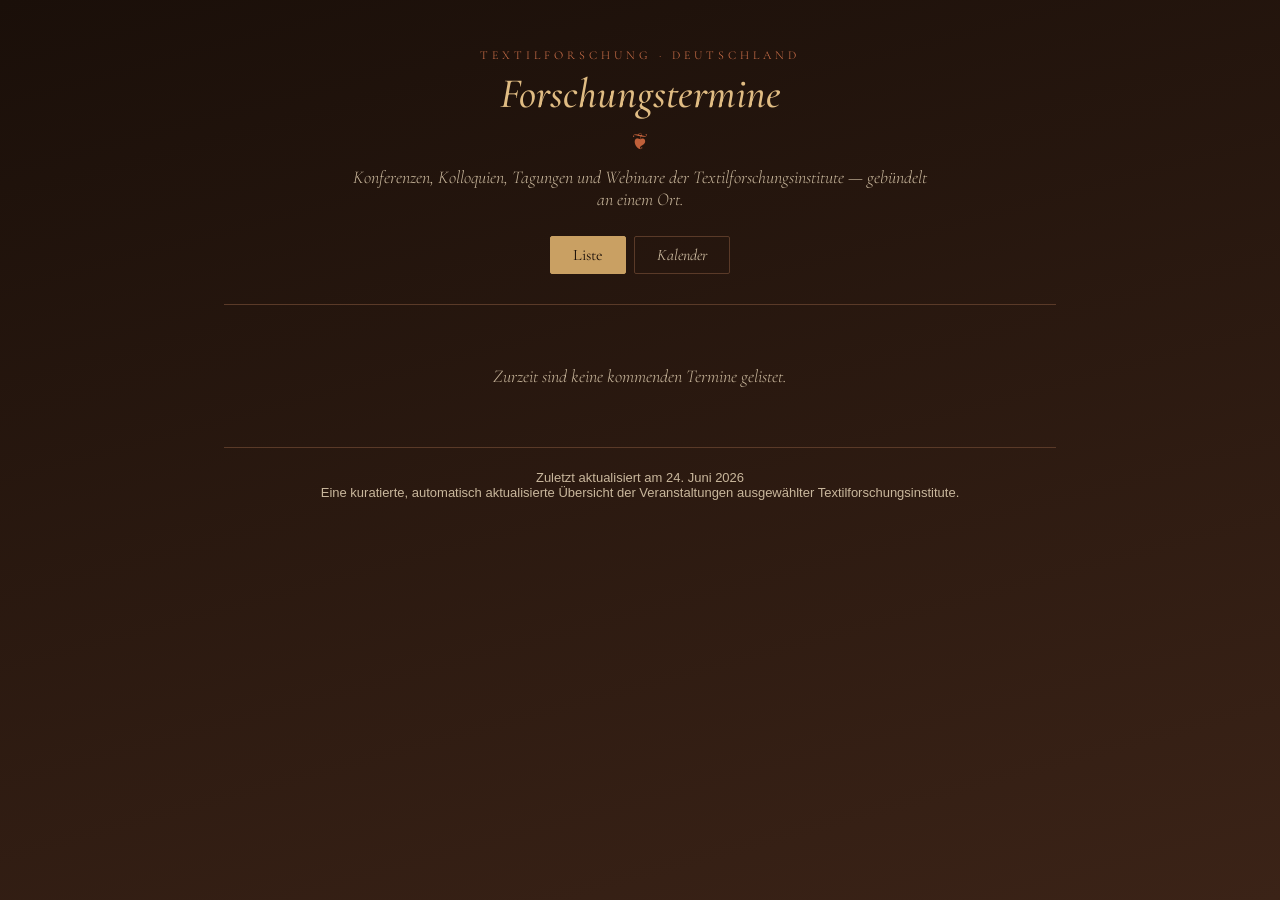
==== site/index.html @ 92fbeeb3 "feat: Fundament - Event-Modell, Adapter-Basis, Build-Pipeline, Elegant-Seite (Liste/Kalender/Detail)" ====
<!DOCTYPE html>
<html lang="de">
<head>
<meta charset="utf-8">
<meta name="viewport" content="width=device-width, initial-scale=1">
<title>Forschungstermine — Veranstaltungen der Textilforschungsinstitute</title>
<meta name="description" content="Konferenzen, Kolloquien, Tagungen und Webinare der deutschen Textilforschungsinstitute — gebündelt an einem Ort.">
<link rel="preconnect" href="https://fonts.googleapis.com">
<link href="https://fonts.googleapis.com/css2?family=Cormorant+Garamond:ital,wght@0,300;0,500;1,300;1,500&display=swap" rel="stylesheet">
<link rel="stylesheet" href="assets/style.css">
</head>
<body>
<div class="wrap">
  <header class="site">
    <div class="eyebrow">Textilforschung · Deutschland</div>
    <h1>Forschungstermine</h1>
    <div class="ornament">❦</div>
    <p class="lede">Konferenzen, Kolloquien, Tagungen und Webinare der Textilforschungsinstitute — gebündelt an einem Ort.</p>
    <div class="toolbar">
      <button class="toggle active" id="btn-list" type="button">Liste</button>
      <button class="toggle" id="btn-cal" type="button">Kalender</button>
    </div>
  </header>

  <main>
    <div id="view-list"></div>
    <div id="view-cal" class="cal hidden"></div>
    <div id="empty" class="empty-state hidden">Zurzeit sind keine kommenden Termine gelistet.</div>
  </main>

  <footer class="site">
    <span id="updated"></span><br>
    Eine kuratierte, automatisch aktualisierte Übersicht der Veranstaltungen ausgewählter Textilforschungsinstitute.
  </footer>
</div>
<script src="assets/app.js"></script>
</body>
</html>
---- site/assets/style.css ----
/* Forschungstermine — Elegant dunkel (Braun/Bronze/Creme) */
:root{
  --bg1:#1A0F09; --bg2:#3B2317; --cream:#EFE3CF; --meta:#C9B79C;
  --rust:#C0603A; --rust-l:#D9774E; --bronze:#C9A063; --bronze-l:#E0BC83;
  --line:#5a3a28;
}
*{box-sizing:border-box}
html{scroll-behavior:smooth}
body{
  margin:0;background:linear-gradient(165deg,var(--bg1),var(--bg2));
  background-attachment:fixed;color:var(--cream);min-height:100vh;
  font-family:'Cormorant Garamond',Georgia,serif;font-weight:300;
  -webkit-font-smoothing:antialiased;
}
a{color:inherit}
.wrap{max-width:880px;margin:0 auto;padding:0 24px 80px}

/* Header */
header.site{padding:48px 0 26px;border-bottom:1px solid var(--line);text-align:center}
.eyebrow{font-size:12px;letter-spacing:4px;text-transform:uppercase;color:var(--rust-l)}
h1{font-style:italic;font-weight:500;color:var(--bronze-l);font-size:42px;margin:10px 0 6px;line-height:1.05}
.lede{color:var(--meta);font-style:italic;font-size:18px;max-width:580px;margin:6px auto 0}
.ornament{color:var(--rust);font-size:22px;margin:12px 0}

/* View-Umschalter */
.toolbar{display:flex;justify-content:center;gap:8px;margin:26px 0 4px}
.toggle{border:1px solid var(--line);color:var(--meta);background:transparent;
  padding:8px 22px;font-family:inherit;font-style:italic;font-size:16px;cursor:pointer;
  border-radius:2px;transition:all .15s}
.toggle:hover{color:var(--bronze-l);border-color:var(--bronze)}
.toggle.active{color:var(--bg1);background:var(--bronze);border-color:var(--bronze);font-style:normal}

/* Monats-Label */
.monthlabel{font-size:12px;letter-spacing:3px;text-transform:uppercase;color:var(--rust-l);
  margin:38px 0 6px;text-align:center}

/* Liste */
.event{display:grid;grid-template-columns:84px 1fr auto;gap:18px;align-items:center;
  padding:18px 14px;border-top:1px solid var(--line);text-decoration:none;color:inherit;
  transition:background .15s}
.event:hover{background:rgba(201,160,99,.07)}
.date{text-align:center}
.date .d{font-size:27px;color:var(--bronze-l);line-height:1}
.date .m{font-size:11px;letter-spacing:2px;text-transform:uppercase;color:var(--meta)}
.ev-title{font-style:italic;font-size:21px;color:var(--cream);line-height:1.2}
.ev-meta{font-size:13px;color:var(--meta);margin-top:4px}
.inst{display:inline-block;border:1px solid var(--rust);color:var(--rust-l);
  font-size:11px;letter-spacing:1px;padding:2px 9px;border-radius:11px;margin-right:8px;
  font-family:Helvetica,Arial,sans-serif;font-weight:400}
.kind{font-size:11px;color:var(--meta);letter-spacing:2px;text-transform:uppercase;
  font-family:Helvetica,Arial,sans-serif}
.arrow{color:var(--bronze);font-size:18px}

/* Kalender */
.cal{margin-top:18px}
.cal-month{margin-bottom:34px}
.cal-grid{display:grid;grid-template-columns:repeat(7,1fr);gap:6px;margin-top:10px}
.cal-dow{font-size:11px;letter-spacing:1px;text-transform:uppercase;color:var(--meta);
  text-align:center;font-family:Helvetica,Arial,sans-serif;padding-bottom:4px}
.cal-cell{min-height:74px;border:1px solid var(--line);border-radius:3px;padding:5px 6px;
  background:rgba(0,0,0,.12)}
.cal-cell.empty{border-color:transparent;background:transparent}
.cal-day{font-size:13px;color:var(--meta);text-align:right}
.cal-cell.has .cal-day{color:var(--bronze-l)}
.cal-ev{display:block;font-size:11px;line-height:1.2;margin-top:3px;color:var(--cream);
  text-decoration:none;border-left:2px solid var(--rust);padding-left:5px;
  overflow:hidden;text-overflow:ellipsis;white-space:nowrap}
.cal-ev:hover{color:var(--bronze-l)}

/* Hilfszustände */
.empty-state{text-align:center;color:var(--meta);font-style:italic;font-size:18px;margin:60px 0}
.hidden{display:none}

/* Footer */
footer.site{margin-top:60px;padding-top:22px;border-top:1px solid var(--line);
  text-align:center;color:var(--meta);font-size:13px;font-family:Helvetica,Arial,sans-serif}
footer.site a{color:var(--rust-l);text-decoration:none}
footer.site a:hover{color:var(--bronze-l)}

/* Detailseite */
.detail{padding-top:40px}
.back{display:inline-block;color:var(--rust-l);text-decoration:none;font-style:italic;
  font-size:15px;margin-bottom:26px}
.detail h1{text-align:left;font-size:36px;margin-top:6px}
.detail-meta{display:flex;flex-wrap:wrap;gap:18px;color:var(--meta);font-size:15px;
  margin:14px 0 26px;font-family:Helvetica,Arial,sans-serif}
.detail-meta b{color:var(--bronze-l);font-weight:600}
.detail-desc{font-size:19px;font-style:italic;line-height:1.55;color:var(--cream);max-width:640px}
.cta{display:inline-block;margin-top:30px;background:var(--bronze);color:var(--bg1);
  padding:12px 28px;border-radius:2px;text-decoration:none;font-family:Helvetica,Arial,sans-serif;
  font-weight:600;font-size:15px;transition:background .15s}
.cta:hover{background:var(--bronze-l)}

@media(max-width:560px){
  h1{font-size:34px}
  .event{grid-template-columns:64px 1fr;gap:12px}
  .arrow{display:none}
  .cal-cell{min-height:56px}
}
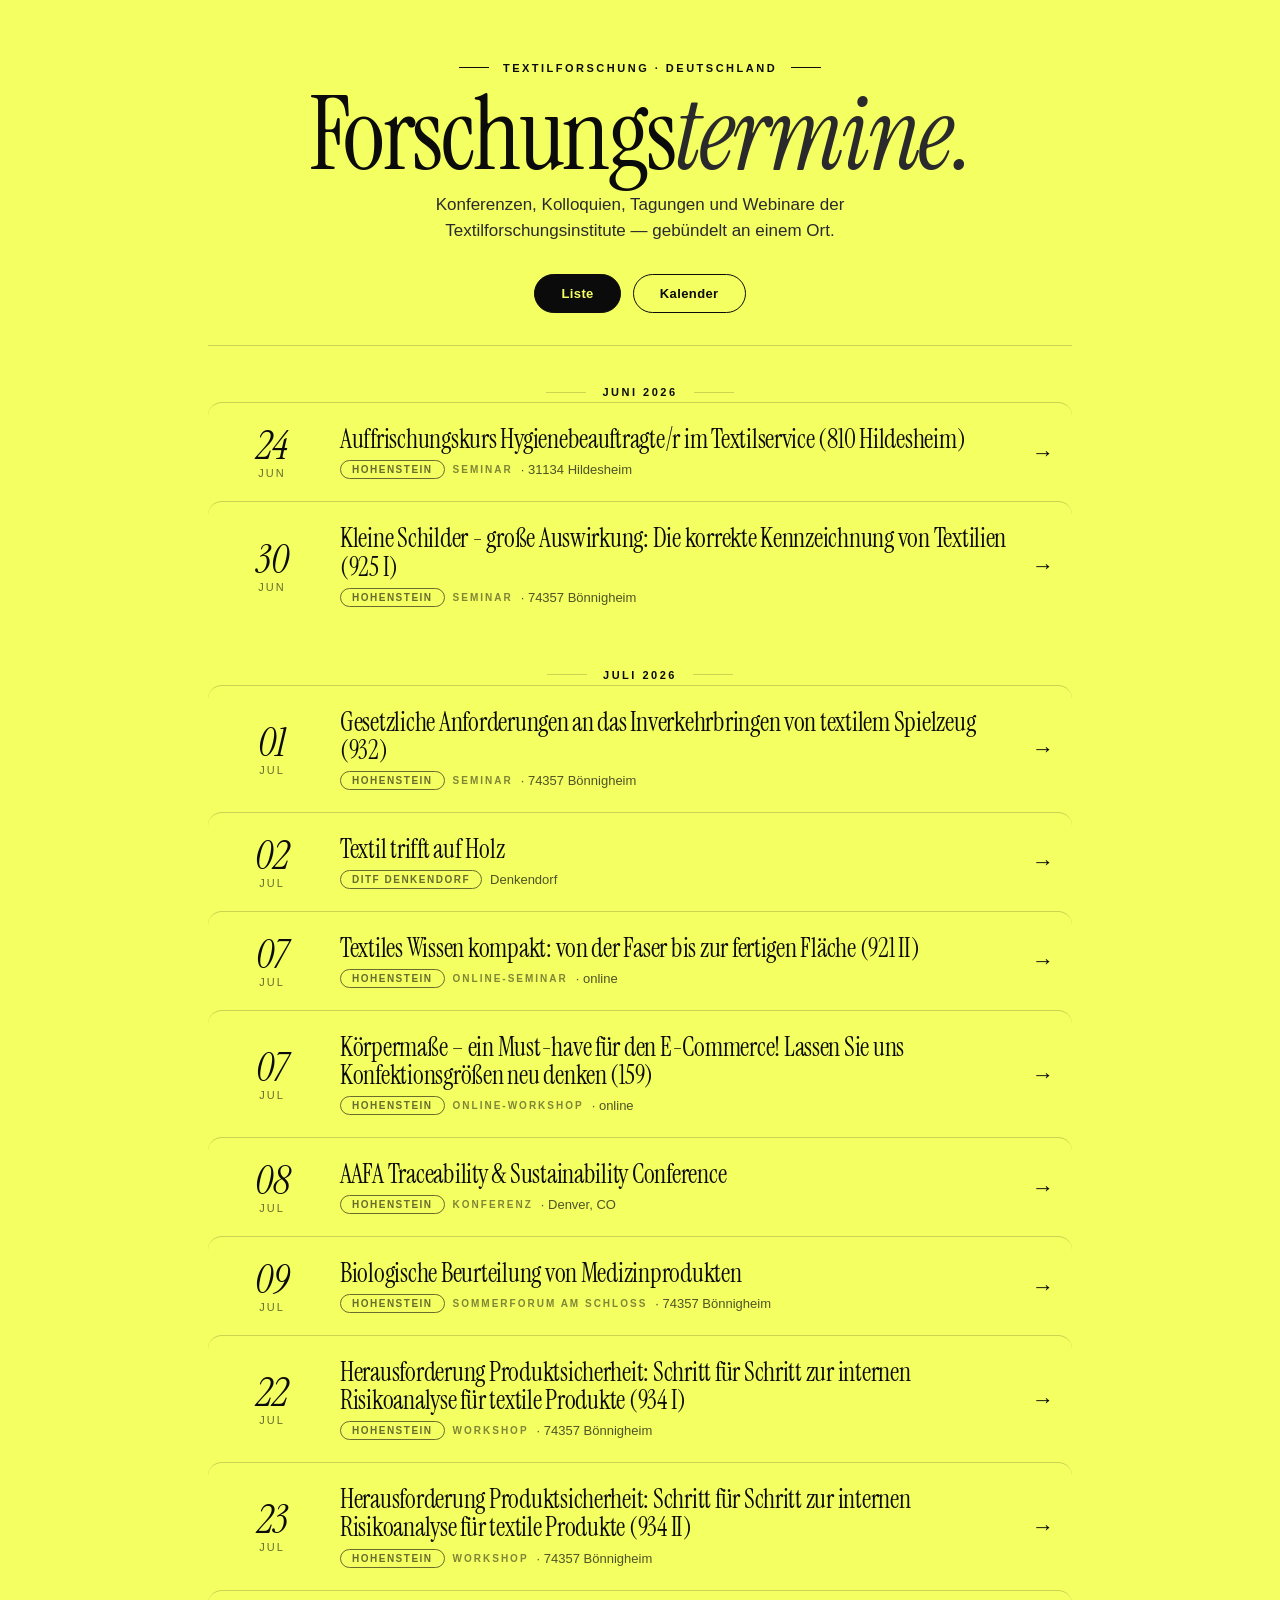
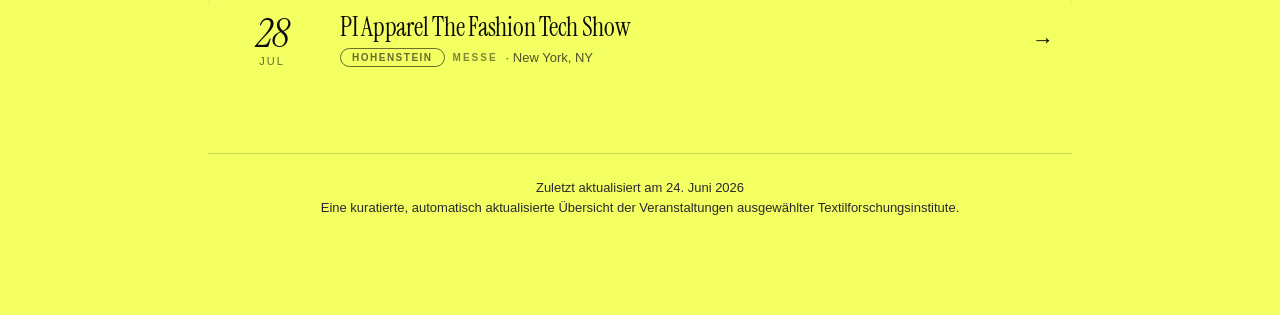
==== commit 4ee256a0: "style: Bold-Yellow-Template - Signalgelb/Schwarz, Instrument Serif, Pill-Buttons, Invert-Hover, Cust" ====
--- a/site/index.html
+++ b/site/index.html
@@ -6,15 +6,16 @@
 <title>Forschungstermine — Veranstaltungen der Textilforschungsinstitute</title>
 <meta name="description" content="Konferenzen, Kolloquien, Tagungen und Webinare der deutschen Textilforschungsinstitute — gebündelt an einem Ort.">
 <link rel="preconnect" href="https://fonts.googleapis.com">
-<link href="https://fonts.googleapis.com/css2?family=Cormorant+Garamond:ital,wght@0,300;0,500;1,300;1,500&display=swap" rel="stylesheet">
+<link rel="preconnect" href="https://fonts.gstatic.com" crossorigin>
+<link href="https://fonts.googleapis.com/css2?family=Instrument+Serif:ital@0;1&display=swap" rel="stylesheet">
 <link rel="stylesheet" href="assets/style.css">
 </head>
 <body>
+<div class="cursor-dot" id="cursorDot" aria-hidden="true"></div>
 <div class="wrap">
   <header class="site">
     <div class="eyebrow">Textilforschung · Deutschland</div>
-    <h1>Forschungstermine</h1>
-    <div class="ornament">❦</div>
+    <h1>Forschungs<em>termine.</em></h1>
     <p class="lede">Konferenzen, Kolloquien, Tagungen und Webinare der Textilforschungsinstitute — gebündelt an einem Ort.</p>
     <div class="toolbar">
       <button class="toggle active" id="btn-list" type="button">Liste</button>
@@ -34,5 +35,6 @@
   </footer>
 </div>
 <script src="assets/app.js"></script>
+<script src="assets/cursor.js"></script>
 </body>
 </html>
--- a/site/assets/style.css
+++ b/site/assets/style.css
@@ -1,99 +1,124 @@
-/* Forschungstermine — Elegant dunkel (Braun/Bronze/Creme) */
+/* Forschungstermine — Bold Yellow (Signalgelb / Schwarz, Instrument Serif) */
 :root{
-  --bg1:#1A0F09; --bg2:#3B2317; --cream:#EFE3CF; --meta:#C9B79C;
-  --rust:#C0603A; --rust-l:#D9774E; --bronze:#C9A063; --bronze-l:#E0BC83;
-  --line:#5a3a28;
+  --bg:#F4FF61; --bg-soft:#EAF558;
+  --ink:#0B0B0C; --ink-soft:#2A2A2D; --ink-mute:#5A5A5E;
+  --line:rgba(11,11,12,.18); --line-soft:rgba(11,11,12,.10);
+  --serif:"Instrument Serif",ui-serif,Georgia,"Times New Roman",serif;
+  --sans:"Helvetica Neue",Helvetica,system-ui,-apple-system,"Segoe UI",sans-serif;
 }
 *{box-sizing:border-box}
-html{scroll-behavior:smooth}
+html{scroll-behavior:smooth;background:var(--bg)}
 body{
-  margin:0;background:linear-gradient(165deg,var(--bg1),var(--bg2));
-  background-attachment:fixed;color:var(--cream);min-height:100vh;
-  font-family:'Cormorant Garamond',Georgia,serif;font-weight:300;
+  margin:0;background:var(--bg);color:var(--ink);min-height:100vh;
+  font-family:var(--sans);font-weight:400;cursor:none;
   -webkit-font-smoothing:antialiased;
 }
 a{color:inherit}
-.wrap{max-width:880px;margin:0 auto;padding:0 24px 80px}
+.wrap{max-width:920px;margin:0 auto;padding:0 28px 96px}
 
 /* Header */
-header.site{padding:48px 0 26px;border-bottom:1px solid var(--line);text-align:center}
-.eyebrow{font-size:12px;letter-spacing:4px;text-transform:uppercase;color:var(--rust-l)}
-h1{font-style:italic;font-weight:500;color:var(--bronze-l);font-size:42px;margin:10px 0 6px;line-height:1.05}
-.lede{color:var(--meta);font-style:italic;font-size:18px;max-width:580px;margin:6px auto 0}
-.ornament{color:var(--rust);font-size:22px;margin:12px 0}
+header.site{padding:54px 0 28px;border-bottom:1px solid var(--line);text-align:center}
+.eyebrow{font-family:var(--sans);font-size:11px;letter-spacing:2.5px;text-transform:uppercase;
+  color:var(--ink);font-weight:700;display:inline-flex;align-items:center;gap:14px}
+.eyebrow::before,.eyebrow::after{content:"";width:30px;height:1px;background:var(--ink)}
+h1{font-family:var(--serif);font-weight:400;color:var(--ink);font-size:clamp(54px,8vw,104px);
+  line-height:.92;letter-spacing:-.025em;margin:14px 0 6px}
+h1 em{font-style:italic;color:var(--ink-soft)}
+.lede{font-family:var(--sans);color:var(--ink-soft);font-size:17px;line-height:1.55;
+  max-width:560px;margin:10px auto 0}
+.ornament{display:none}
 
-/* View-Umschalter */
-.toolbar{display:flex;justify-content:center;gap:8px;margin:26px 0 4px}
-.toggle{border:1px solid var(--line);color:var(--meta);background:transparent;
-  padding:8px 22px;font-family:inherit;font-style:italic;font-size:16px;cursor:pointer;
-  border-radius:2px;transition:all .15s}
-.toggle:hover{color:var(--bronze-l);border-color:var(--bronze)}
-.toggle.active{color:var(--bg1);background:var(--bronze);border-color:var(--bronze);font-style:normal}
+/* View-Umschalter — Pill-Buttons */
+.toolbar{display:flex;justify-content:center;gap:12px;margin:30px 0 4px}
+.toggle{font-family:var(--sans);font-size:13px;font-weight:600;letter-spacing:.4px;
+  padding:11px 26px;border:1px solid var(--ink);border-radius:999px;background:transparent;
+  color:var(--ink);cursor:none;transition:all .2s}
+.toggle:hover{background:var(--ink-soft);color:var(--bg)}
+.toggle.active{background:var(--ink);color:var(--bg);border-color:var(--ink)}
 
 /* Monats-Label */
-.monthlabel{font-size:12px;letter-spacing:3px;text-transform:uppercase;color:var(--rust-l);
-  margin:38px 0 6px;text-align:center}
+.monthlabel{font-family:var(--sans);font-size:11px;letter-spacing:2.5px;text-transform:uppercase;
+  color:var(--ink);font-weight:700;margin:40px 0 4px;text-align:center;
+  display:flex;align-items:center;justify-content:center;gap:16px}
+.monthlabel::before,.monthlabel::after{content:"";flex:0 0 40px;height:1px;background:var(--line)}
 
-/* Liste */
-.event{display:grid;grid-template-columns:84px 1fr auto;gap:18px;align-items:center;
-  padding:18px 14px;border-top:1px solid var(--line);text-decoration:none;color:inherit;
-  transition:background .15s}
-.event:hover{background:rgba(201,160,99,.07)}
+/* Liste — Zeilen invertieren beim Hover (Signature) */
+.event{display:grid;grid-template-columns:92px 1fr auto;gap:22px;align-items:center;
+  padding:22px 18px;border-top:1px solid var(--line);text-decoration:none;color:var(--ink);
+  border-radius:14px;transition:background .2s,color .2s}
+.event:hover{background:var(--ink);color:var(--bg)}
 .date{text-align:center}
-.date .d{font-size:27px;color:var(--bronze-l);line-height:1}
-.date .m{font-size:11px;letter-spacing:2px;text-transform:uppercase;color:var(--meta)}
-.ev-title{font-style:italic;font-size:21px;color:var(--cream);line-height:1.2}
-.ev-meta{font-size:13px;color:var(--meta);margin-top:4px}
-.inst{display:inline-block;border:1px solid var(--rust);color:var(--rust-l);
-  font-size:11px;letter-spacing:1px;padding:2px 9px;border-radius:11px;margin-right:8px;
-  font-family:Helvetica,Arial,sans-serif;font-weight:400}
-.kind{font-size:11px;color:var(--meta);letter-spacing:2px;text-transform:uppercase;
-  font-family:Helvetica,Arial,sans-serif}
-.arrow{color:var(--bronze);font-size:18px}
+.date .d{font-family:var(--serif);font-style:italic;font-size:40px;line-height:1;color:currentColor}
+.date .m{font-family:var(--sans);font-size:11px;letter-spacing:2px;text-transform:uppercase;
+  color:currentColor;opacity:.6;margin-top:2px}
+.ev-title{font-family:var(--serif);font-size:26px;line-height:1.08;letter-spacing:-.01em;color:currentColor}
+.ev-meta{font-family:var(--sans);font-size:13px;color:currentColor;opacity:.7;margin-top:7px;
+  display:flex;align-items:center;flex-wrap:wrap;gap:8px}
+.inst{display:inline-block;border:1px solid currentColor;color:currentColor;border-radius:999px;
+  font-size:10px;letter-spacing:1.5px;text-transform:uppercase;font-weight:600;padding:3px 11px;opacity:.85}
+.kind{font-size:10px;letter-spacing:2px;text-transform:uppercase;font-weight:600;color:currentColor;opacity:.7}
+.arrow{font-family:var(--serif);font-size:22px;color:currentColor}
 
-/* Kalender */
-.cal{margin-top:18px}
-.cal-month{margin-bottom:34px}
-.cal-grid{display:grid;grid-template-columns:repeat(7,1fr);gap:6px;margin-top:10px}
-.cal-dow{font-size:11px;letter-spacing:1px;text-transform:uppercase;color:var(--meta);
-  text-align:center;font-family:Helvetica,Arial,sans-serif;padding-bottom:4px}
-.cal-cell{min-height:74px;border:1px solid var(--line);border-radius:3px;padding:5px 6px;
-  background:rgba(0,0,0,.12)}
-.cal-cell.empty{border-color:transparent;background:transparent}
-.cal-day{font-size:13px;color:var(--meta);text-align:right}
-.cal-cell.has .cal-day{color:var(--bronze-l)}
-.cal-ev{display:block;font-size:11px;line-height:1.2;margin-top:3px;color:var(--cream);
-  text-decoration:none;border-left:2px solid var(--rust);padding-left:5px;
-  overflow:hidden;text-overflow:ellipsis;white-space:nowrap}
-.cal-ev:hover{color:var(--bronze-l)}
+/* Kalender — Tage mit Terminen als schwarze Kacheln */
+.cal{margin-top:20px}
+.cal-month{margin-bottom:40px}
+.cal-grid{display:grid;grid-template-columns:repeat(7,1fr);gap:8px;margin-top:12px}
+.cal-dow{font-family:var(--sans);font-size:10px;letter-spacing:1.5px;text-transform:uppercase;
+  color:var(--ink-mute);font-weight:700;text-align:center;padding-bottom:4px}
+.cal-cell{min-height:84px;border:1px solid var(--line);border-radius:12px;padding:7px 8px}
+.cal-cell.empty{border-color:transparent}
+.cal-day{font-family:var(--serif);font-size:18px;font-style:italic;color:var(--ink-mute);text-align:right;line-height:1}
+.cal-cell.has{background:var(--ink);color:var(--bg);border-color:var(--ink)}
+.cal-cell.has .cal-day{color:currentColor}
+.cal-ev{display:block;font-family:var(--sans);font-size:11px;line-height:1.25;margin-top:5px;
+  color:currentColor;text-decoration:none;border-left:2px solid currentColor;padding-left:6px;
+  overflow:hidden;text-overflow:ellipsis;white-space:nowrap;opacity:.92}
+.cal-ev:hover{text-decoration:underline}
 
 /* Hilfszustände */
-.empty-state{text-align:center;color:var(--meta);font-style:italic;font-size:18px;margin:60px 0}
+.empty-state{text-align:center;color:var(--ink-soft);font-family:var(--serif);font-style:italic;
+  font-size:22px;margin:70px 0}
 .hidden{display:none}
 
 /* Footer */
-footer.site{margin-top:60px;padding-top:22px;border-top:1px solid var(--line);
-  text-align:center;color:var(--meta);font-size:13px;font-family:Helvetica,Arial,sans-serif}
-footer.site a{color:var(--rust-l);text-decoration:none}
-footer.site a:hover{color:var(--bronze-l)}
+footer.site{margin-top:64px;padding-top:24px;border-top:1px solid var(--line);
+  text-align:center;color:var(--ink-soft);font-size:13px;font-family:var(--sans);line-height:1.6}
+footer.site a{color:var(--ink);text-decoration:none;border-bottom:1px solid var(--ink)}
 
 /* Detailseite */
-.detail{padding-top:40px}
-.back{display:inline-block;color:var(--rust-l);text-decoration:none;font-style:italic;
-  font-size:15px;margin-bottom:26px}
-.detail h1{text-align:left;font-size:36px;margin-top:6px}
-.detail-meta{display:flex;flex-wrap:wrap;gap:18px;color:var(--meta);font-size:15px;
-  margin:14px 0 26px;font-family:Helvetica,Arial,sans-serif}
-.detail-meta b{color:var(--bronze-l);font-weight:600}
-.detail-desc{font-size:19px;font-style:italic;line-height:1.55;color:var(--cream);max-width:640px}
-.cta{display:inline-block;margin-top:30px;background:var(--bronze);color:var(--bg1);
-  padding:12px 28px;border-radius:2px;text-decoration:none;font-family:Helvetica,Arial,sans-serif;
-  font-weight:600;font-size:15px;transition:background .15s}
-.cta:hover{background:var(--bronze-l)}
+.detail{padding-top:44px}
+.back{display:inline-flex;align-items:center;gap:8px;font-family:var(--sans);font-size:13px;
+  font-weight:500;letter-spacing:.4px;color:var(--ink);text-decoration:none;
+  border-bottom:1px solid transparent;padding-bottom:1px;margin-bottom:30px;transition:all .2s}
+.back:hover{border-bottom-color:var(--ink)}
+.detail h1{text-align:left;font-size:clamp(44px,6.5vw,84px);margin-top:8px}
+.detail-meta{display:flex;flex-wrap:wrap;gap:26px;color:var(--ink-soft);font-size:14px;
+  font-family:var(--sans);margin:18px 0 30px}
+.detail-meta b{display:block;color:var(--ink);font-weight:700;font-size:11px;letter-spacing:2px;
+  text-transform:uppercase;margin-bottom:4px}
+.detail-desc{font-family:var(--serif);font-size:24px;line-height:1.45;color:var(--ink);max-width:660px}
+.cta{display:inline-flex;align-items:center;gap:14px;margin-top:34px;background:var(--ink);
+  color:var(--bg);padding:15px 30px;border-radius:999px;text-decoration:none;
+  font-family:var(--sans);font-weight:600;font-size:14px;letter-spacing:.3px;transition:background .2s}
+.cta:hover{background:var(--ink-soft)}
 
-@media(max-width:560px){
-  h1{font-size:34px}
-  .event{grid-template-columns:64px 1fr;gap:12px}
+/* Custom Cursor */
+.cursor-dot{position:fixed;top:0;left:0;width:14px;height:14px;border-radius:50%;
+  background:var(--ink);pointer-events:none;z-index:9999;
+  transform:translate3d(-100px,-100px,0) translate(-50%,-50%);
+  transition:width .2s,height .2s,background .2s;will-change:transform}
+.cursor-dot.is-hover{width:42px;height:42px;background:rgba(11,11,12,.85)}
+@media (hover:none){
+  html,body{cursor:auto}
+  .cursor-dot{display:none}
+}
+
+@media(max-width:600px){
+  body{cursor:auto}
+  .cursor-dot{display:none}
+  .event{grid-template-columns:64px 1fr;gap:14px;padding:18px 10px}
+  .date .d{font-size:32px}
+  .ev-title{font-size:22px}
   .arrow{display:none}
-  .cal-cell{min-height:56px}
+  .cal-cell{min-height:60px}
 }
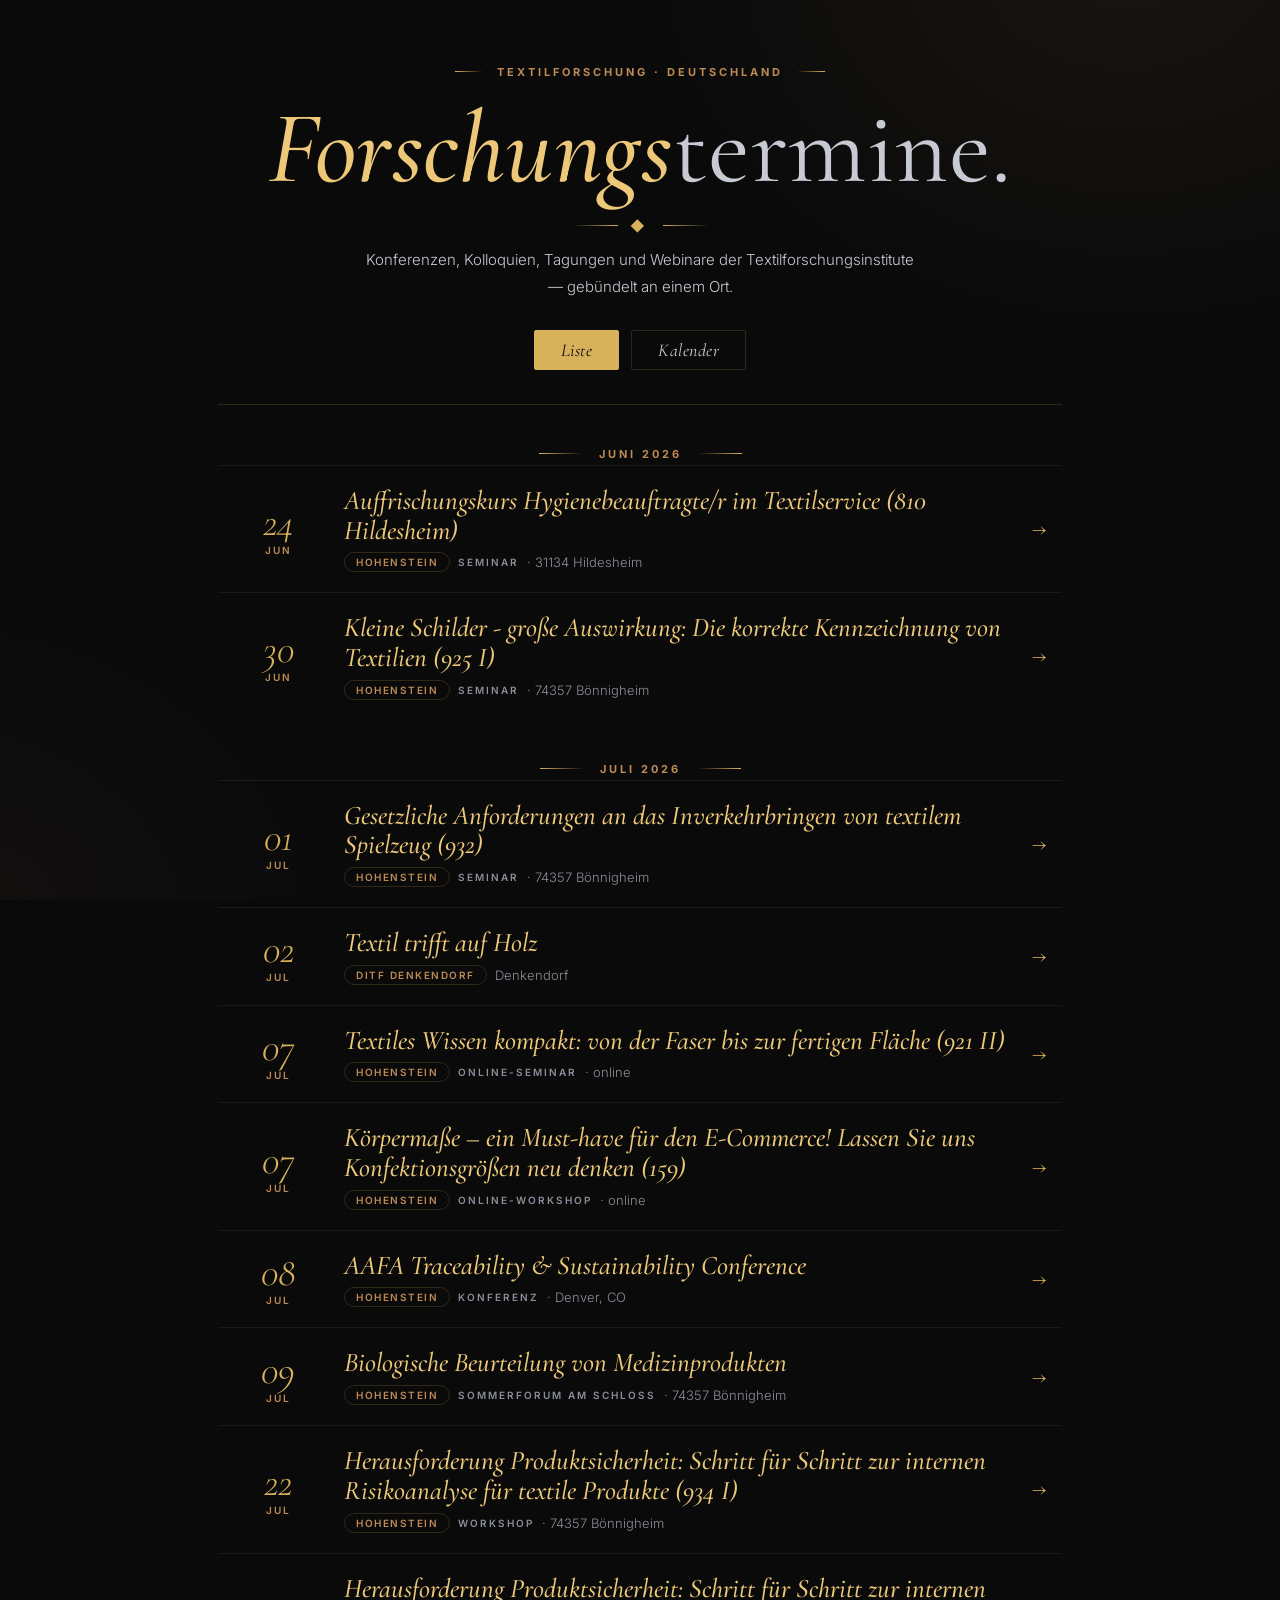
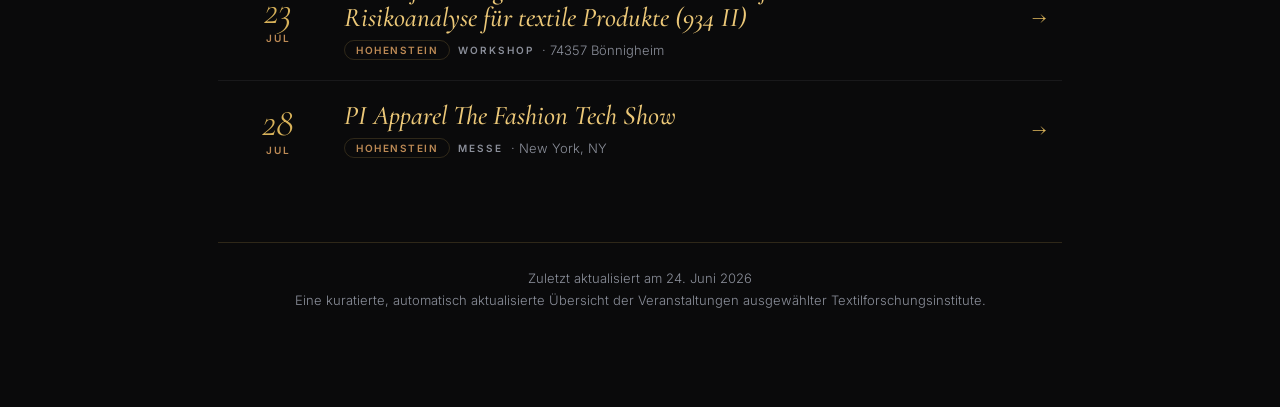
==== commit 2abc147d: "style: Black-&-Gold-Template - Schwarz/Silber, Gold-Bronze-Akzente, Cormorant/Inter, Diamond-Ornamen" ====
--- a/site/index.html
+++ b/site/index.html
@@ -7,15 +7,15 @@
 <meta name="description" content="Konferenzen, Kolloquien, Tagungen und Webinare der deutschen Textilforschungsinstitute — gebündelt an einem Ort.">
 <link rel="preconnect" href="https://fonts.googleapis.com">
 <link rel="preconnect" href="https://fonts.gstatic.com" crossorigin>
-<link href="https://fonts.googleapis.com/css2?family=Instrument+Serif:ital@0;1&display=swap" rel="stylesheet">
+<link href="https://fonts.googleapis.com/css2?family=Cormorant+Garamond:ital,wght@0,400;0,500;0,600;1,400;1,500&family=Inter:wght@300;400;500;600&display=swap" rel="stylesheet">
 <link rel="stylesheet" href="assets/style.css">
 </head>
 <body>
-<div class="cursor-dot" id="cursorDot" aria-hidden="true"></div>
 <div class="wrap">
   <header class="site">
     <div class="eyebrow">Textilforschung · Deutschland</div>
-    <h1>Forschungs<em>termine.</em></h1>
+    <h1>Forschungs<span class="accent">termine.</span></h1>
+    <div class="ornament">◆</div>
     <p class="lede">Konferenzen, Kolloquien, Tagungen und Webinare der Textilforschungsinstitute — gebündelt an einem Ort.</p>
     <div class="toolbar">
       <button class="toggle active" id="btn-list" type="button">Liste</button>
@@ -35,6 +35,5 @@
   </footer>
 </div>
 <script src="assets/app.js"></script>
-<script src="assets/cursor.js"></script>
 </body>
 </html>
--- a/site/assets/style.css
+++ b/site/assets/style.css
@@ -1,122 +1,126 @@
-/* Forschungstermine — Bold Yellow (Signalgelb / Schwarz, Instrument Serif) */
+/* Forschungstermine — Black & Gold (Schwarz/Silber, Gold-Bronze-Akzente) */
 :root{
-  --bg:#F4FF61; --bg-soft:#EAF558;
-  --ink:#0B0B0C; --ink-soft:#2A2A2D; --ink-mute:#5A5A5E;
-  --line:rgba(11,11,12,.18); --line-soft:rgba(11,11,12,.10);
-  --serif:"Instrument Serif",ui-serif,Georgia,"Times New Roman",serif;
-  --sans:"Helvetica Neue",Helvetica,system-ui,-apple-system,"Segoe UI",sans-serif;
+  --bg:#0A0A0B; --bg-soft:#13131A; --bg-elev:#1B1B24;
+  --silver:#C7CAD3; --silver-dim:#8B8F9A; --silver-faint:#5F636E;
+  --gold:#D8B25A; --gold-bright:#ECC878; --bronze:#BD8A55; --bronze-deep:#A06A3C;
+  --line:rgba(216,178,90,.18); --line-soft:rgba(199,202,211,.08);
+  --serif:"Cormorant Garamond",Georgia,"Times New Roman",serif;
+  --sans:"Inter",-apple-system,"Segoe UI",sans-serif;
 }
 *{box-sizing:border-box}
 html{scroll-behavior:smooth;background:var(--bg)}
 body{
-  margin:0;background:var(--bg);color:var(--ink);min-height:100vh;
-  font-family:var(--sans);font-weight:400;cursor:none;
+  margin:0;min-height:100vh;color:var(--silver);font-family:var(--sans);font-weight:300;
+  background:
+    radial-gradient(900px 700px at 88% -5%, rgba(216,178,90,.07) 0%, transparent 55%),
+    radial-gradient(700px 600px at -5% 105%, rgba(189,138,85,.05) 0%, transparent 60%);
+  background-attachment:fixed;background-color:transparent;
   -webkit-font-smoothing:antialiased;
 }
 a{color:inherit}
-.wrap{max-width:920px;margin:0 auto;padding:0 28px 96px}
+.wrap{max-width:900px;margin:0 auto;padding:0 28px 96px}
 
 /* Header */
-header.site{padding:54px 0 28px;border-bottom:1px solid var(--line);text-align:center}
-.eyebrow{font-family:var(--sans);font-size:11px;letter-spacing:2.5px;text-transform:uppercase;
-  color:var(--ink);font-weight:700;display:inline-flex;align-items:center;gap:14px}
-.eyebrow::before,.eyebrow::after{content:"";width:30px;height:1px;background:var(--ink)}
-h1{font-family:var(--serif);font-weight:400;color:var(--ink);font-size:clamp(54px,8vw,104px);
-  line-height:.92;letter-spacing:-.025em;margin:14px 0 6px}
-h1 em{font-style:italic;color:var(--ink-soft)}
-.lede{font-family:var(--sans);color:var(--ink-soft);font-size:17px;line-height:1.55;
-  max-width:560px;margin:10px auto 0}
-.ornament{display:none}
+header.site{padding:56px 0 30px;border-bottom:1px solid var(--line);text-align:center}
+.eyebrow{font-family:var(--sans);font-size:11px;letter-spacing:3px;text-transform:uppercase;
+  color:var(--bronze);font-weight:700;display:inline-flex;align-items:center;gap:14px}
+.eyebrow::before,.eyebrow::after{content:"";width:28px;height:1px;
+  background:linear-gradient(90deg,var(--gold),transparent)}
+.eyebrow::after{background:linear-gradient(90deg,transparent,var(--gold))}
+h1{font-family:var(--serif);font-weight:500;font-style:italic;color:var(--gold-bright);
+  font-size:clamp(50px,8vw,104px);line-height:1;letter-spacing:.005em;margin:18px 0 0}
+h1 .accent{color:var(--silver);font-style:normal;font-weight:400}
+.ornament{display:inline-flex;align-items:center;gap:12px;color:var(--gold);font-size:14px;
+  letter-spacing:6px;margin:18px 0 4px}
+.ornament::before,.ornament::after{content:"";width:46px;height:1px;
+  background:linear-gradient(90deg,transparent,var(--gold))}
+.ornament::after{background:linear-gradient(90deg,var(--gold),transparent)}
+.lede{font-family:var(--sans);color:var(--silver);font-size:15px;line-height:1.8;font-weight:300;
+  max-width:560px;margin:8px auto 0}
 
-/* View-Umschalter — Pill-Buttons */
+/* View-Umschalter */
 .toolbar{display:flex;justify-content:center;gap:12px;margin:30px 0 4px}
-.toggle{font-family:var(--sans);font-size:13px;font-weight:600;letter-spacing:.4px;
-  padding:11px 26px;border:1px solid var(--ink);border-radius:999px;background:transparent;
-  color:var(--ink);cursor:none;transition:all .2s}
-.toggle:hover{background:var(--ink-soft);color:var(--bg)}
-.toggle.active{background:var(--ink);color:var(--bg);border-color:var(--ink)}
+.toggle{font-family:var(--serif);font-style:italic;font-size:18px;letter-spacing:.5px;
+  padding:8px 26px;border:1px solid var(--line);border-radius:2px;background:transparent;
+  color:var(--silver);cursor:pointer;transition:all .2s}
+.toggle:hover{color:var(--gold-bright);border-color:var(--gold)}
+.toggle.active{color:var(--bg);background:var(--gold);border-color:var(--gold)}
 
 /* Monats-Label */
-.monthlabel{font-family:var(--sans);font-size:11px;letter-spacing:2.5px;text-transform:uppercase;
-  color:var(--ink);font-weight:700;margin:40px 0 4px;text-align:center;
+.monthlabel{font-family:var(--sans);font-size:11px;letter-spacing:3px;text-transform:uppercase;
+  color:var(--bronze);font-weight:700;margin:42px 0 4px;text-align:center;
   display:flex;align-items:center;justify-content:center;gap:16px}
-.monthlabel::before,.monthlabel::after{content:"";flex:0 0 40px;height:1px;background:var(--line)}
+.monthlabel::before,.monthlabel::after{content:"";flex:0 0 44px;height:1px;
+  background:linear-gradient(90deg,var(--gold),transparent)}
+.monthlabel::after{background:linear-gradient(90deg,transparent,var(--gold))}
 
-/* Liste — Zeilen invertieren beim Hover (Signature) */
-.event{display:grid;grid-template-columns:92px 1fr auto;gap:22px;align-items:center;
-  padding:22px 18px;border-top:1px solid var(--line);text-decoration:none;color:var(--ink);
-  border-radius:14px;transition:background .2s,color .2s}
-.event:hover{background:var(--ink);color:var(--bg)}
+/* Liste */
+.event{display:grid;grid-template-columns:88px 1fr auto;gap:22px;align-items:center;
+  padding:20px 16px;border-top:1px solid var(--line-soft);text-decoration:none;color:inherit;
+  transition:background .2s}
+.event:hover{background:var(--bg-soft)}
 .date{text-align:center}
-.date .d{font-family:var(--serif);font-style:italic;font-size:40px;line-height:1;color:currentColor}
-.date .m{font-family:var(--sans);font-size:11px;letter-spacing:2px;text-transform:uppercase;
-  color:currentColor;opacity:.6;margin-top:2px}
-.ev-title{font-family:var(--serif);font-size:26px;line-height:1.08;letter-spacing:-.01em;color:currentColor}
-.ev-meta{font-family:var(--sans);font-size:13px;color:currentColor;opacity:.7;margin-top:7px;
-  display:flex;align-items:center;flex-wrap:wrap;gap:8px}
-.inst{display:inline-block;border:1px solid currentColor;color:currentColor;border-radius:999px;
-  font-size:10px;letter-spacing:1.5px;text-transform:uppercase;font-weight:600;padding:3px 11px;opacity:.85}
-.kind{font-size:10px;letter-spacing:2px;text-transform:uppercase;font-weight:600;color:currentColor;opacity:.7}
-.arrow{font-family:var(--serif);font-size:22px;color:currentColor}
+.date .d{font-family:var(--serif);font-style:italic;font-size:40px;line-height:1;color:var(--gold)}
+.date .m{font-family:var(--sans);font-size:10px;letter-spacing:2px;text-transform:uppercase;
+  color:var(--bronze);font-weight:600;margin-top:2px}
+.ev-title{font-family:var(--serif);font-style:italic;font-weight:500;font-size:27px;
+  line-height:1.1;color:var(--gold-bright)}
+.ev-meta{font-family:var(--sans);font-size:13px;color:var(--silver-dim);margin-top:7px;
+  display:flex;align-items:center;flex-wrap:wrap;gap:8px;font-weight:300}
+.inst{display:inline-block;border:1px solid var(--line);color:var(--bronze);border-radius:999px;
+  font-size:10px;letter-spacing:1.5px;text-transform:uppercase;font-weight:600;padding:3px 11px}
+.kind{font-size:10px;letter-spacing:2px;text-transform:uppercase;font-weight:600;color:var(--silver-dim)}
+.arrow{font-family:var(--serif);font-style:italic;font-size:22px;color:var(--gold)}
 
-/* Kalender — Tage mit Terminen als schwarze Kacheln */
+/* Kalender */
 .cal{margin-top:20px}
 .cal-month{margin-bottom:40px}
 .cal-grid{display:grid;grid-template-columns:repeat(7,1fr);gap:8px;margin-top:12px}
 .cal-dow{font-family:var(--sans);font-size:10px;letter-spacing:1.5px;text-transform:uppercase;
-  color:var(--ink-mute);font-weight:700;text-align:center;padding-bottom:4px}
-.cal-cell{min-height:84px;border:1px solid var(--line);border-radius:12px;padding:7px 8px}
+  color:var(--silver-faint);font-weight:600;text-align:center;padding-bottom:4px}
+.cal-cell{min-height:84px;border:1px solid var(--line-soft);border-radius:3px;padding:7px 8px}
 .cal-cell.empty{border-color:transparent}
-.cal-day{font-family:var(--serif);font-size:18px;font-style:italic;color:var(--ink-mute);text-align:right;line-height:1}
-.cal-cell.has{background:var(--ink);color:var(--bg);border-color:var(--ink)}
-.cal-cell.has .cal-day{color:currentColor}
+.cal-day{font-family:var(--serif);font-size:18px;font-style:italic;color:var(--silver-faint);
+  text-align:right;line-height:1}
+.cal-cell.has{background:var(--bg-soft);border-color:var(--line)}
+.cal-cell.has .cal-day{color:var(--gold)}
 .cal-ev{display:block;font-family:var(--sans);font-size:11px;line-height:1.25;margin-top:5px;
-  color:currentColor;text-decoration:none;border-left:2px solid currentColor;padding-left:6px;
-  overflow:hidden;text-overflow:ellipsis;white-space:nowrap;opacity:.92}
-.cal-ev:hover{text-decoration:underline}
+  color:var(--silver);text-decoration:none;border-left:2px solid var(--gold);padding-left:6px;
+  overflow:hidden;text-overflow:ellipsis;white-space:nowrap;font-weight:300}
+.cal-ev:hover{color:var(--gold-bright)}
 
 /* Hilfszustände */
-.empty-state{text-align:center;color:var(--ink-soft);font-family:var(--serif);font-style:italic;
+.empty-state{text-align:center;color:var(--silver-dim);font-family:var(--serif);font-style:italic;
   font-size:22px;margin:70px 0}
 .hidden{display:none}
 
 /* Footer */
 footer.site{margin-top:64px;padding-top:24px;border-top:1px solid var(--line);
-  text-align:center;color:var(--ink-soft);font-size:13px;font-family:var(--sans);line-height:1.6}
-footer.site a{color:var(--ink);text-decoration:none;border-bottom:1px solid var(--ink)}
+  text-align:center;color:var(--silver-dim);font-size:13px;font-family:var(--sans);
+  font-weight:300;line-height:1.7}
+footer.site a{color:var(--bronze);text-decoration:none;border-bottom:1px solid var(--line)}
+footer.site a:hover{color:var(--gold-bright)}
 
 /* Detailseite */
-.detail{padding-top:44px}
-.back{display:inline-flex;align-items:center;gap:8px;font-family:var(--sans);font-size:13px;
-  font-weight:500;letter-spacing:.4px;color:var(--ink);text-decoration:none;
-  border-bottom:1px solid transparent;padding-bottom:1px;margin-bottom:30px;transition:all .2s}
-.back:hover{border-bottom-color:var(--ink)}
-.detail h1{text-align:left;font-size:clamp(44px,6.5vw,84px);margin-top:8px}
-.detail-meta{display:flex;flex-wrap:wrap;gap:26px;color:var(--ink-soft);font-size:14px;
-  font-family:var(--sans);margin:18px 0 30px}
-.detail-meta b{display:block;color:var(--ink);font-weight:700;font-size:11px;letter-spacing:2px;
+.detail{padding-top:46px}
+.back{display:inline-flex;align-items:center;gap:8px;font-family:var(--serif);font-style:italic;
+  font-size:16px;color:var(--bronze);text-decoration:none;border-bottom:1px solid transparent;
+  padding-bottom:1px;margin-bottom:30px;transition:all .2s}
+.back:hover{color:var(--gold-bright);border-bottom-color:var(--gold)}
+.detail h1{text-align:left;margin-top:8px;font-size:clamp(42px,6vw,80px)}
+.detail-meta{display:flex;flex-wrap:wrap;gap:26px;color:var(--silver);font-size:14px;
+  font-family:var(--sans);font-weight:300;margin:20px 0 30px}
+.detail-meta b{display:block;color:var(--bronze);font-weight:700;font-size:11px;letter-spacing:2px;
   text-transform:uppercase;margin-bottom:4px}
-.detail-desc{font-family:var(--serif);font-size:24px;line-height:1.45;color:var(--ink);max-width:660px}
-.cta{display:inline-flex;align-items:center;gap:14px;margin-top:34px;background:var(--ink);
-  color:var(--bg);padding:15px 30px;border-radius:999px;text-decoration:none;
-  font-family:var(--sans);font-weight:600;font-size:14px;letter-spacing:.3px;transition:background .2s}
-.cta:hover{background:var(--ink-soft)}
-
-/* Custom Cursor */
-.cursor-dot{position:fixed;top:0;left:0;width:14px;height:14px;border-radius:50%;
-  background:var(--ink);pointer-events:none;z-index:9999;
-  transform:translate3d(-100px,-100px,0) translate(-50%,-50%);
-  transition:width .2s,height .2s,background .2s;will-change:transform}
-.cursor-dot.is-hover{width:42px;height:42px;background:rgba(11,11,12,.85)}
-@media (hover:none){
-  html,body{cursor:auto}
-  .cursor-dot{display:none}
-}
+.detail-desc{font-family:var(--serif);font-style:italic;font-size:24px;line-height:1.5;
+  color:var(--silver);max-width:660px}
+.cta{display:inline-flex;align-items:center;gap:12px;margin-top:32px;font-family:var(--serif);
+  font-style:italic;font-size:19px;letter-spacing:.5px;color:var(--gold);text-decoration:none;
+  border-bottom:1px solid var(--gold);padding:6px 0;transition:all .2s}
+.cta:hover{color:var(--gold-bright);border-bottom-color:var(--gold-bright);padding-right:10px}
 
 @media(max-width:600px){
-  body{cursor:auto}
-  .cursor-dot{display:none}
-  .event{grid-template-columns:64px 1fr;gap:14px;padding:18px 10px}
+  .event{grid-template-columns:60px 1fr;gap:14px;padding:18px 8px}
   .date .d{font-size:32px}
   .ev-title{font-size:22px}
   .arrow{display:none}
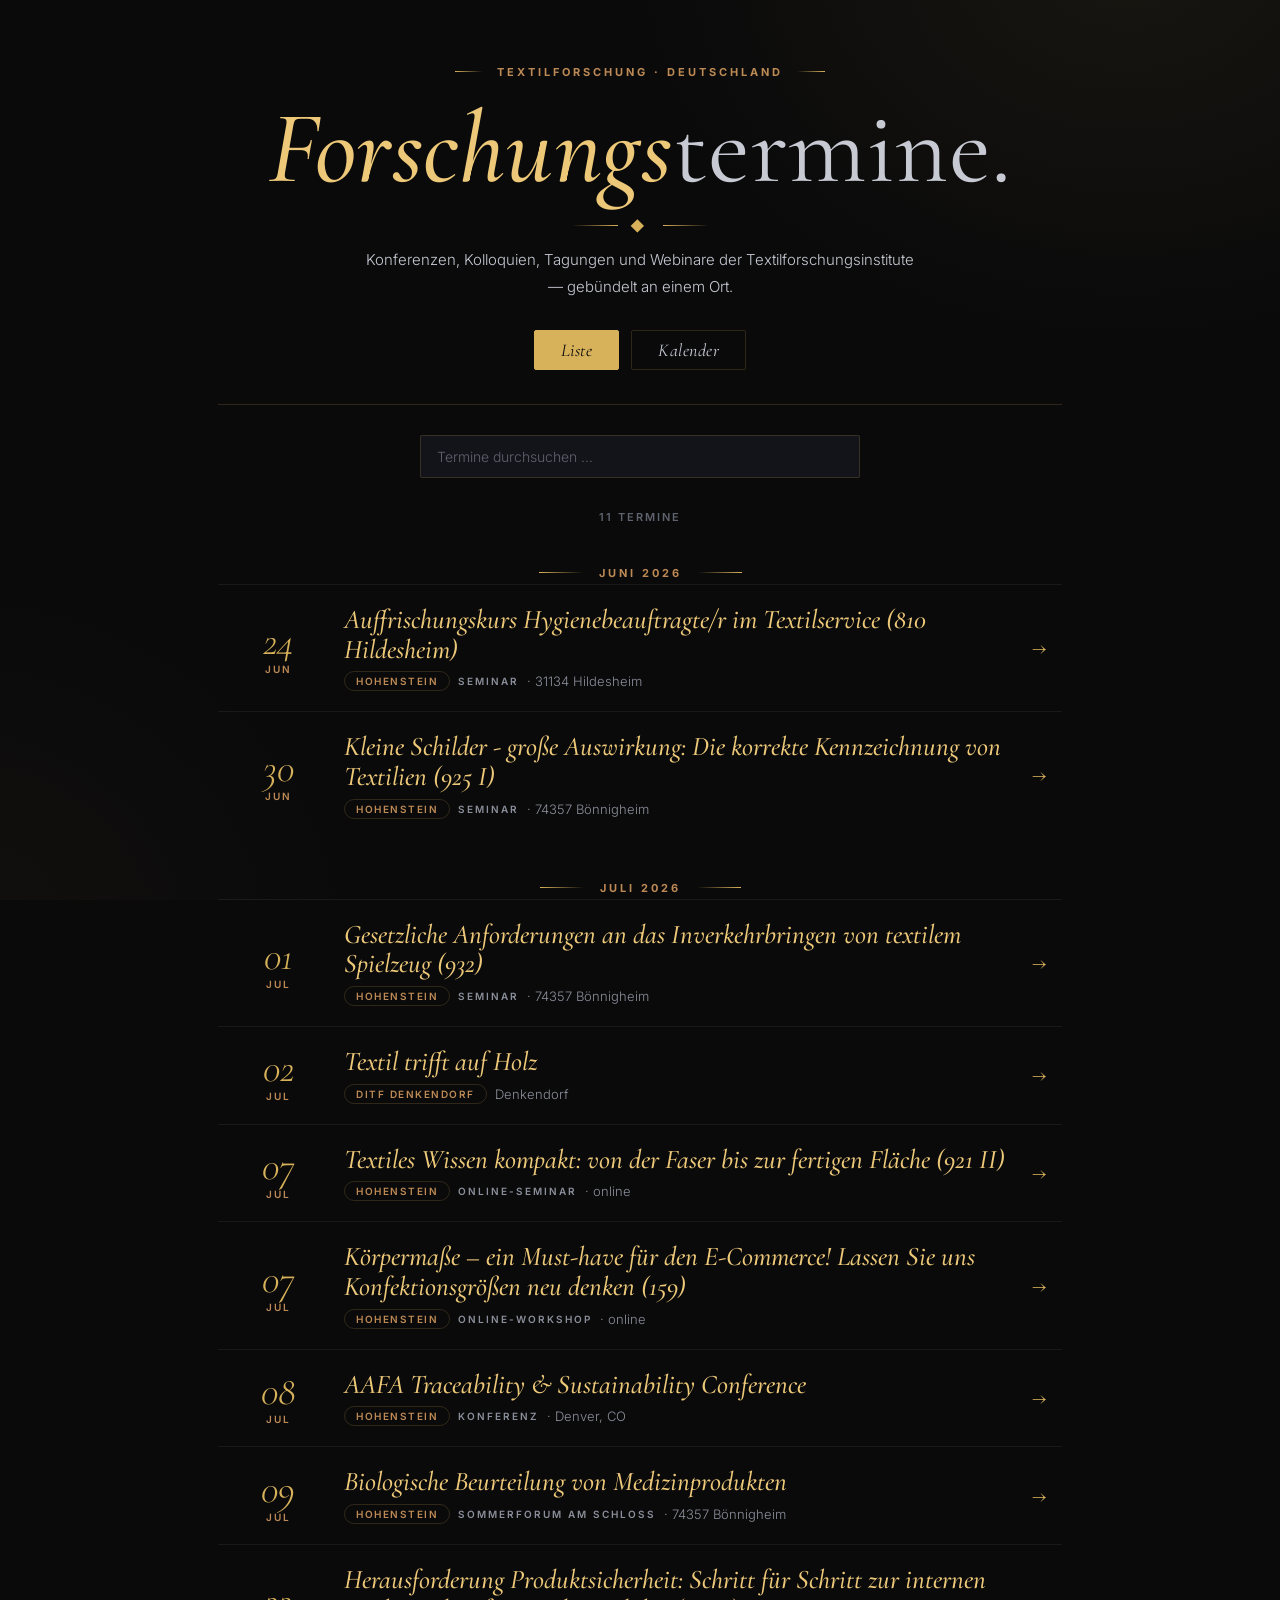
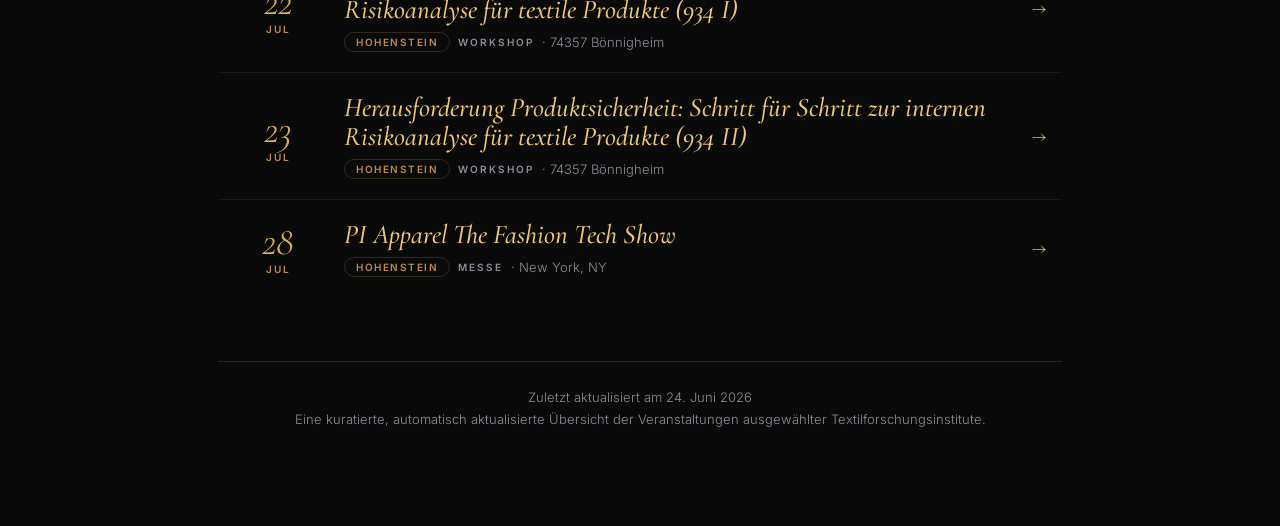
==== commit 865b38c9: "feat: Suche nach Innovationsfeldern - Auto-Klassifizierung + Filter-Chips (ODER) + Volltextsuche + F" ====
--- a/site/index.html
+++ b/site/index.html
@@ -23,10 +23,16 @@
     </div>
   </header>
 
+  <section class="filters" id="filters">
+    <input type="search" id="search" class="search" placeholder="Termine durchsuchen …" autocomplete="off" aria-label="Termine durchsuchen">
+    <div class="chips" id="chips"></div>
+    <div class="result-count" id="resultCount"></div>
+  </section>
+
   <main>
     <div id="view-list"></div>
     <div id="view-cal" class="cal hidden"></div>
-    <div id="empty" class="empty-state hidden">Zurzeit sind keine kommenden Termine gelistet.</div>
+    <div id="empty" class="empty-state hidden">Keine Termine passen zu deiner Auswahl.</div>
   </main>
 
   <footer class="site">
--- a/site/assets/style.css
+++ b/site/assets/style.css
@@ -45,6 +45,28 @@
   color:var(--silver);cursor:pointer;transition:all .2s}
 .toggle:hover{color:var(--gold-bright);border-color:var(--gold)}
 .toggle.active{color:var(--bg);background:var(--gold);border-color:var(--gold)}
+
+/* Filter — Suche + Innovationsfeld-Chips */
+.filters{max-width:760px;margin:30px auto 0;display:flex;flex-direction:column;
+  align-items:center;gap:16px}
+.search{width:min(440px,100%);background:var(--bg-soft);border:1px solid var(--line);
+  border-radius:2px;padding:12px 16px;color:var(--silver);font-family:var(--sans);
+  font-size:14px;font-weight:300;outline:none;transition:border-color .2s}
+.search::placeholder{color:var(--silver-faint)}
+.search:focus{border-color:var(--gold)}
+.chips{display:flex;flex-wrap:wrap;justify-content:center;gap:9px}
+.chip{font-family:var(--sans);font-size:12px;font-weight:500;letter-spacing:.3px;
+  padding:7px 15px;border:1px solid var(--line);border-radius:999px;background:transparent;
+  color:var(--silver-dim);cursor:pointer;transition:all .2s}
+.chip:hover{border-color:var(--gold);color:var(--silver)}
+.chip.active{background:var(--gold);border-color:var(--gold);color:var(--bg);font-weight:600}
+.result-count{font-family:var(--sans);font-size:11px;letter-spacing:2px;text-transform:uppercase;
+  color:var(--silver-faint);font-weight:600}
+
+/* Feld-Tags am Termin */
+.ev-fields{display:flex;flex-wrap:wrap;gap:6px;margin-top:8px}
+.ftag{display:inline-block;font-family:var(--sans);font-size:10px;letter-spacing:.5px;
+  color:var(--gold);border:1px solid var(--line);border-radius:999px;padding:2px 9px}
 
 /* Monats-Label */
 .monthlabel{font-family:var(--sans);font-size:11px;letter-spacing:3px;text-transform:uppercase;
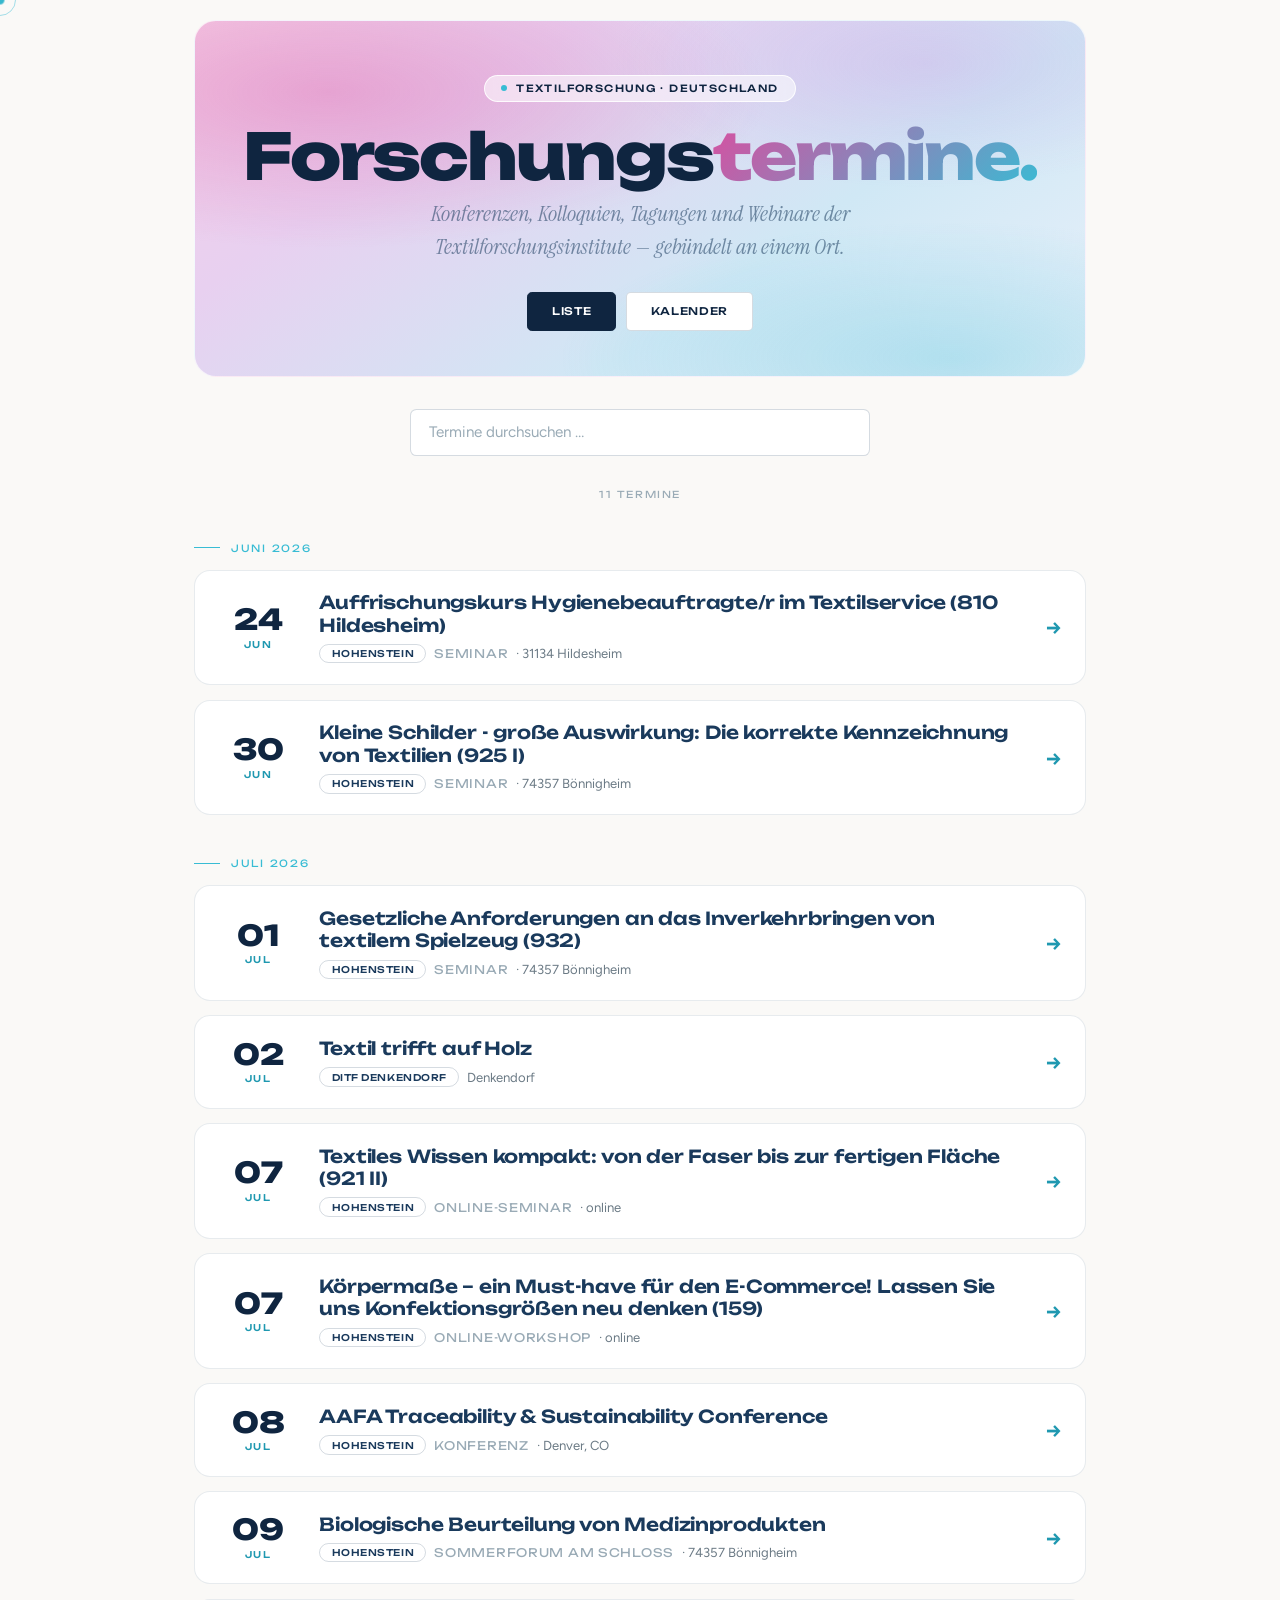
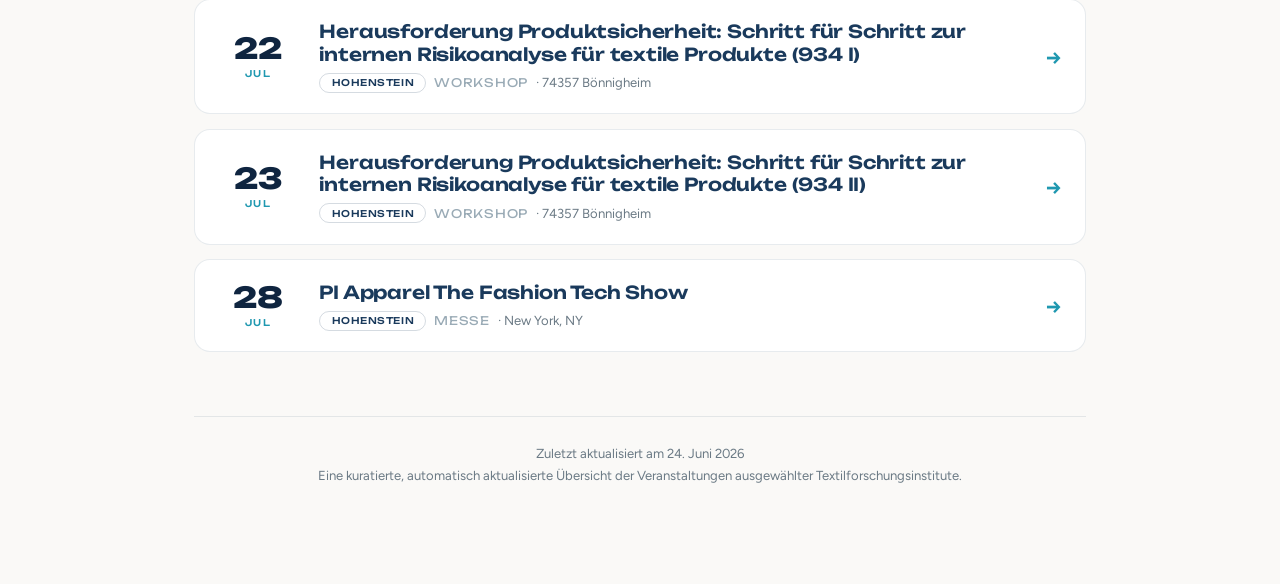
==== commit 5d493814: "style: Tex-Started-01-Template - hell, Magenta/Cyan auf Navy, Unbounded/Figtree, Verlaufs-Hero, Kart" ====
--- a/site/index.html
+++ b/site/index.html
@@ -7,15 +7,16 @@
 <meta name="description" content="Konferenzen, Kolloquien, Tagungen und Webinare der deutschen Textilforschungsinstitute — gebündelt an einem Ort.">
 <link rel="preconnect" href="https://fonts.googleapis.com">
 <link rel="preconnect" href="https://fonts.gstatic.com" crossorigin>
-<link href="https://fonts.googleapis.com/css2?family=Cormorant+Garamond:ital,wght@0,400;0,500;0,600;1,400;1,500&family=Inter:wght@300;400;500;600&display=swap" rel="stylesheet">
+<link href="https://fonts.googleapis.com/css2?family=Unbounded:wght@300;400;500;600;700;800&family=Instrument+Serif:ital@0;1&family=Figtree:wght@300;400;500;600&display=swap" rel="stylesheet">
 <link rel="stylesheet" href="assets/style.css">
 </head>
 <body>
+<div class="cursor" id="cursor" aria-hidden="true"></div>
+<div class="cursor-ring" id="cursorRing" aria-hidden="true"></div>
 <div class="wrap">
   <header class="site">
     <div class="eyebrow">Textilforschung · Deutschland</div>
     <h1>Forschungs<span class="accent">termine.</span></h1>
-    <div class="ornament">◆</div>
     <p class="lede">Konferenzen, Kolloquien, Tagungen und Webinare der Textilforschungsinstitute — gebündelt an einem Ort.</p>
     <div class="toolbar">
       <button class="toggle active" id="btn-list" type="button">Liste</button>
@@ -41,5 +42,6 @@
   </footer>
 </div>
 <script src="assets/app.js"></script>
+<script src="assets/cursor.js"></script>
 </body>
 </html>
--- a/site/assets/style.css
+++ b/site/assets/style.css
@@ -1,150 +1,164 @@
-/* Forschungstermine — Black & Gold (Schwarz/Silber, Gold-Bronze-Akzente) */
+/* Forschungstermine — Tex Started 01 (hell, Magenta/Cyan auf Navy/Weiß) */
 :root{
-  --bg:#0A0A0B; --bg-soft:#13131A; --bg-elev:#1B1B24;
-  --silver:#C7CAD3; --silver-dim:#8B8F9A; --silver-faint:#5F636E;
-  --gold:#D8B25A; --gold-bright:#ECC878; --bronze:#BD8A55; --bronze-deep:#A06A3C;
-  --line:rgba(216,178,90,.18); --line-soft:rgba(199,202,211,.08);
-  --serif:"Cormorant Garamond",Georgia,"Times New Roman",serif;
-  --sans:"Inter",-apple-system,"Segoe UI",sans-serif;
+  --navy:#1a3a5c; --navy-mid:#0f2540;
+  --cyan:#38bcd4; --cyan-dk:#1f98b0;
+  --magenta:#d94fa0; --mg-lt:#e870b8;
+  --orange:#f09030; --green:#7abe44;
+  --muted:#6b7a85; --muted-lt:#9aabb6;
+  --white:#ffffff; --offwhite:#faf9f7;
+  --border:rgba(26,58,92,.1); --border-2:rgba(26,58,92,.18);
+  --display:'Unbounded',sans-serif;
+  --body:'Figtree',sans-serif;
+  --serif:'Instrument Serif',serif;
 }
 *{box-sizing:border-box}
-html{scroll-behavior:smooth;background:var(--bg)}
+html{scroll-behavior:smooth;background:var(--offwhite)}
 body{
-  margin:0;min-height:100vh;color:var(--silver);font-family:var(--sans);font-weight:300;
-  background:
-    radial-gradient(900px 700px at 88% -5%, rgba(216,178,90,.07) 0%, transparent 55%),
-    radial-gradient(700px 600px at -5% 105%, rgba(189,138,85,.05) 0%, transparent 60%);
-  background-attachment:fixed;background-color:transparent;
-  -webkit-font-smoothing:antialiased;
+  margin:0;min-height:100vh;background:var(--offwhite);color:var(--navy);
+  font-family:var(--body);font-weight:400;cursor:none;-webkit-font-smoothing:antialiased;
 }
 a{color:inherit}
-.wrap{max-width:900px;margin:0 auto;padding:0 28px 96px}
+.wrap{max-width:940px;margin:0 auto;padding:0 24px 96px}
 
-/* Header */
-header.site{padding:56px 0 30px;border-bottom:1px solid var(--line);text-align:center}
-.eyebrow{font-family:var(--sans);font-size:11px;letter-spacing:3px;text-transform:uppercase;
-  color:var(--bronze);font-weight:700;display:inline-flex;align-items:center;gap:14px}
-.eyebrow::before,.eyebrow::after{content:"";width:28px;height:1px;
-  background:linear-gradient(90deg,var(--gold),transparent)}
-.eyebrow::after{background:linear-gradient(90deg,transparent,var(--gold))}
-h1{font-family:var(--serif);font-weight:500;font-style:italic;color:var(--gold-bright);
-  font-size:clamp(50px,8vw,104px);line-height:1;letter-spacing:.005em;margin:18px 0 0}
-h1 .accent{color:var(--silver);font-style:normal;font-weight:400}
-.ornament{display:inline-flex;align-items:center;gap:12px;color:var(--gold);font-size:14px;
-  letter-spacing:6px;margin:18px 0 4px}
-.ornament::before,.ornament::after{content:"";width:46px;height:1px;
-  background:linear-gradient(90deg,transparent,var(--gold))}
-.ornament::after{background:linear-gradient(90deg,var(--gold),transparent)}
-.lede{font-family:var(--sans);color:var(--silver);font-size:15px;line-height:1.8;font-weight:300;
-  max-width:560px;margin:8px auto 0}
+/* Custom Cursor */
+.cursor{width:9px;height:9px;background:var(--cyan);border-radius:50%;position:fixed;
+  top:0;left:0;pointer-events:none;z-index:9999;transform:translate(-50%,-50%);mix-blend-mode:multiply}
+.cursor-ring{width:32px;height:32px;border:1.5px solid var(--cyan);border-radius:50%;position:fixed;
+  top:0;left:0;pointer-events:none;z-index:9998;transform:translate(-50%,-50%);opacity:.45;
+  transition:left .12s ease,top .12s ease}
+@media (hover:none){ body{cursor:auto} .cursor,.cursor-ring{display:none} }
+
+/* Header — Verlaufs-Hero */
+header.site{
+  margin:20px 0 0;padding:54px 32px 42px;text-align:center;border-radius:22px;
+  border:1px solid rgba(255,255,255,.7);
+  background:
+    radial-gradient(ellipse 90% 80% at 15% 20%, rgba(217,79,160,.35) 0%, transparent 55%),
+    radial-gradient(ellipse 70% 70% at 82% 12%, rgba(190,120,220,.22) 0%, transparent 50%),
+    radial-gradient(ellipse 80% 70% at 85% 95%, rgba(56,188,212,.28) 0%, transparent 55%),
+    linear-gradient(145deg,#f5d0e8 0%,#e8d0f0 28%,#d0e8f5 65%,#e8f0fa 100%);
+}
+.eyebrow{display:inline-flex;align-items:center;gap:.55rem;background:rgba(255,255,255,.55);
+  border:1px solid rgba(255,255,255,.85);border-radius:2rem;padding:.4rem 1rem;
+  font-family:var(--display);font-size:.62rem;font-weight:500;letter-spacing:.14em;
+  text-transform:uppercase;color:var(--navy-mid);backdrop-filter:blur(8px)}
+.eyebrow::before{content:"";width:6px;height:6px;border-radius:50%;background:var(--cyan)}
+h1{font-family:var(--display);font-weight:800;color:var(--navy-mid);
+  font-size:clamp(2.4rem,6vw,4rem);line-height:1.06;letter-spacing:-.03em;margin:1.3rem 0 .5rem}
+h1 .accent{background:linear-gradient(135deg,var(--magenta) 0%,var(--cyan) 100%);
+  -webkit-background-clip:text;background-clip:text;-webkit-text-fill-color:transparent}
+.ornament{display:none}
+.lede{font-family:var(--serif);font-style:italic;color:rgba(26,58,92,.55);
+  font-size:clamp(1.05rem,2vw,1.4rem);line-height:1.45;max-width:60ch;margin:.3rem auto 0}
 
 /* View-Umschalter */
-.toolbar{display:flex;justify-content:center;gap:12px;margin:30px 0 4px}
-.toggle{font-family:var(--serif);font-style:italic;font-size:18px;letter-spacing:.5px;
-  padding:8px 26px;border:1px solid var(--line);border-radius:2px;background:transparent;
-  color:var(--silver);cursor:pointer;transition:all .2s}
-.toggle:hover{color:var(--gold-bright);border-color:var(--gold)}
-.toggle.active{color:var(--bg);background:var(--gold);border-color:var(--gold)}
+.toolbar{display:flex;justify-content:center;gap:.6rem;margin:1.8rem 0 .2rem}
+.toggle{font-family:var(--display);font-size:.66rem;font-weight:500;letter-spacing:.06em;
+  text-transform:uppercase;padding:.7rem 1.5rem;border:1.5px solid var(--border-2);
+  border-radius:.3rem;background:var(--white);color:var(--navy-mid);cursor:none;
+  transition:all .2s}
+.toggle:hover{border-color:var(--cyan);transform:translateY(-2px)}
+.toggle.active{background:var(--navy-mid);border-color:var(--navy-mid);color:var(--white)}
 
-/* Filter — Suche + Innovationsfeld-Chips */
-.filters{max-width:760px;margin:30px auto 0;display:flex;flex-direction:column;
-  align-items:center;gap:16px}
-.search{width:min(440px,100%);background:var(--bg-soft);border:1px solid var(--line);
-  border-radius:2px;padding:12px 16px;color:var(--silver);font-family:var(--sans);
-  font-size:14px;font-weight:300;outline:none;transition:border-color .2s}
-.search::placeholder{color:var(--silver-faint)}
-.search:focus{border-color:var(--gold)}
-.chips{display:flex;flex-wrap:wrap;justify-content:center;gap:9px}
-.chip{font-family:var(--sans);font-size:12px;font-weight:500;letter-spacing:.3px;
-  padding:7px 15px;border:1px solid var(--line);border-radius:999px;background:transparent;
-  color:var(--silver-dim);cursor:pointer;transition:all .2s}
-.chip:hover{border-color:var(--gold);color:var(--silver)}
-.chip.active{background:var(--gold);border-color:var(--gold);color:var(--bg);font-weight:600}
-.result-count{font-family:var(--sans);font-size:11px;letter-spacing:2px;text-transform:uppercase;
-  color:var(--silver-faint);font-weight:600}
-
-/* Feld-Tags am Termin */
-.ev-fields{display:flex;flex-wrap:wrap;gap:6px;margin-top:8px}
-.ftag{display:inline-block;font-family:var(--sans);font-size:10px;letter-spacing:.5px;
-  color:var(--gold);border:1px solid var(--line);border-radius:999px;padding:2px 9px}
+/* Filter */
+.filters{max-width:760px;margin:2rem auto 0;display:flex;flex-direction:column;align-items:center;gap:1rem}
+.search{width:min(460px,100%);background:var(--white);border:1.5px solid var(--border-2);
+  border-radius:.4rem;padding:.85rem 1.1rem;color:var(--navy);font-family:var(--body);
+  font-size:.95rem;outline:none;transition:border-color .2s}
+.search::placeholder{color:var(--muted-lt)}
+.search:focus{border-color:var(--cyan)}
+.chips{display:flex;flex-wrap:wrap;justify-content:center;gap:.5rem}
+.chip{font-family:var(--body);font-size:.78rem;font-weight:500;padding:.45rem 1rem;
+  border:1.5px solid var(--border-2);border-radius:2rem;background:var(--white);
+  color:var(--muted);cursor:none;transition:all .2s}
+.chip:hover{border-color:var(--cyan);color:var(--navy)}
+.chip.active{background:var(--cyan);border-color:var(--cyan);color:var(--white);font-weight:600}
+.result-count{font-family:var(--display);font-size:.6rem;letter-spacing:.16em;
+  text-transform:uppercase;color:var(--muted-lt)}
 
 /* Monats-Label */
-.monthlabel{font-family:var(--sans);font-size:11px;letter-spacing:3px;text-transform:uppercase;
-  color:var(--bronze);font-weight:700;margin:42px 0 4px;text-align:center;
-  display:flex;align-items:center;justify-content:center;gap:16px}
-.monthlabel::before,.monthlabel::after{content:"";flex:0 0 44px;height:1px;
-  background:linear-gradient(90deg,var(--gold),transparent)}
-.monthlabel::after{background:linear-gradient(90deg,transparent,var(--gold))}
+.monthlabel{font-family:var(--display);font-size:.62rem;font-weight:400;letter-spacing:.18em;
+  text-transform:uppercase;color:var(--cyan);display:flex;align-items:center;gap:.7rem;
+  margin:2.6rem 0 1rem}
+.monthlabel::before{content:"";width:1.6rem;height:1px;background:var(--cyan)}
 
-/* Liste */
-.event{display:grid;grid-template-columns:88px 1fr auto;gap:22px;align-items:center;
-  padding:20px 16px;border-top:1px solid var(--line-soft);text-decoration:none;color:inherit;
-  transition:background .2s}
-.event:hover{background:var(--bg-soft)}
+/* Liste — Karten */
+.event{display:grid;grid-template-columns:78px 1fr auto;gap:1.4rem;align-items:center;
+  background:var(--white);border:1.5px solid var(--border);border-radius:1rem;
+  padding:1.3rem 1.5rem;margin-bottom:.9rem;text-decoration:none;color:inherit;
+  position:relative;overflow:hidden;transition:transform .22s,box-shadow .22s,border-color .22s}
+.event::before{content:"";position:absolute;top:0;left:0;bottom:0;width:3px;
+  background:linear-gradient(180deg,var(--cyan),var(--cyan-dk));opacity:0;transition:opacity .22s}
+.event:hover{transform:translateY(-4px);box-shadow:0 18px 44px rgba(26,58,92,.1);border-color:transparent}
+.event:hover::before{opacity:1}
 .date{text-align:center}
-.date .d{font-family:var(--serif);font-style:italic;font-size:40px;line-height:1;color:var(--gold)}
-.date .m{font-family:var(--sans);font-size:10px;letter-spacing:2px;text-transform:uppercase;
-  color:var(--bronze);font-weight:600;margin-top:2px}
-.ev-title{font-family:var(--serif);font-style:italic;font-weight:500;font-size:27px;
-  line-height:1.1;color:var(--gold-bright)}
-.ev-meta{font-family:var(--sans);font-size:13px;color:var(--silver-dim);margin-top:7px;
-  display:flex;align-items:center;flex-wrap:wrap;gap:8px;font-weight:300}
-.inst{display:inline-block;border:1px solid var(--line);color:var(--bronze);border-radius:999px;
-  font-size:10px;letter-spacing:1.5px;text-transform:uppercase;font-weight:600;padding:3px 11px}
-.kind{font-size:10px;letter-spacing:2px;text-transform:uppercase;font-weight:600;color:var(--silver-dim)}
-.arrow{font-family:var(--serif);font-style:italic;font-size:22px;color:var(--gold)}
+.date .d{font-family:var(--display);font-weight:800;font-size:1.8rem;line-height:1;color:var(--navy-mid)}
+.date .m{font-family:var(--display);font-size:.58rem;font-weight:500;letter-spacing:.12em;
+  text-transform:uppercase;color:var(--cyan-dk);margin-top:.3rem}
+.ev-title{font-family:var(--display);font-weight:600;font-size:1.12rem;line-height:1.25;
+  letter-spacing:-.01em;color:var(--navy)}
+.ev-meta{font-size:.82rem;color:var(--muted);margin-top:.5rem;display:flex;align-items:center;
+  flex-wrap:wrap;gap:.5rem}
+.inst{font-family:var(--display);font-size:.58rem;font-weight:500;letter-spacing:.06em;
+  text-transform:uppercase;color:var(--navy);border:1px solid var(--border-2);
+  border-radius:2rem;padding:.2rem .7rem}
+.kind{font-size:.74rem;color:var(--muted-lt);text-transform:uppercase;letter-spacing:.06em;
+  font-family:var(--display);font-weight:400}
+.arrow{font-family:var(--display);font-weight:600;color:var(--cyan-dk);font-size:1.1rem}
+.ev-fields{display:flex;flex-wrap:wrap;gap:.4rem;margin-top:.6rem}
+.ftag{font-size:.66rem;font-weight:500;color:var(--magenta);background:rgba(217,79,160,.08);
+  border:1px solid rgba(217,79,160,.25);border-radius:2rem;padding:.18rem .65rem}
 
 /* Kalender */
-.cal{margin-top:20px}
-.cal-month{margin-bottom:40px}
-.cal-grid{display:grid;grid-template-columns:repeat(7,1fr);gap:8px;margin-top:12px}
-.cal-dow{font-family:var(--sans);font-size:10px;letter-spacing:1.5px;text-transform:uppercase;
-  color:var(--silver-faint);font-weight:600;text-align:center;padding-bottom:4px}
-.cal-cell{min-height:84px;border:1px solid var(--line-soft);border-radius:3px;padding:7px 8px}
-.cal-cell.empty{border-color:transparent}
-.cal-day{font-family:var(--serif);font-size:18px;font-style:italic;color:var(--silver-faint);
-  text-align:right;line-height:1}
-.cal-cell.has{background:var(--bg-soft);border-color:var(--line)}
-.cal-cell.has .cal-day{color:var(--gold)}
-.cal-ev{display:block;font-family:var(--sans);font-size:11px;line-height:1.25;margin-top:5px;
-  color:var(--silver);text-decoration:none;border-left:2px solid var(--gold);padding-left:6px;
-  overflow:hidden;text-overflow:ellipsis;white-space:nowrap;font-weight:300}
-.cal-ev:hover{color:var(--gold-bright)}
+.cal{margin-top:1rem}
+.cal-month{margin-bottom:2.4rem}
+.cal-grid{display:grid;grid-template-columns:repeat(7,1fr);gap:.5rem;margin-top:.8rem}
+.cal-dow{font-family:var(--display);font-size:.58rem;font-weight:500;letter-spacing:.1em;
+  text-transform:uppercase;color:var(--muted-lt);text-align:center;padding-bottom:.3rem}
+.cal-cell{min-height:84px;border:1.5px solid var(--border);border-radius:.7rem;padding:.4rem .5rem;
+  background:var(--white)}
+.cal-cell.empty{border-color:transparent;background:transparent}
+.cal-day{font-family:var(--display);font-size:.8rem;font-weight:600;color:var(--muted-lt);text-align:right}
+.cal-cell.has{border-color:var(--cyan);background:rgba(56,188,212,.06)}
+.cal-cell.has .cal-day{color:var(--cyan-dk)}
+.cal-ev{display:block;font-size:.7rem;line-height:1.25;margin-top:.3rem;color:var(--navy);
+  text-decoration:none;border-left:2px solid var(--magenta);padding-left:.4rem;
+  overflow:hidden;text-overflow:ellipsis;white-space:nowrap}
+.cal-ev:hover{color:var(--magenta)}
 
 /* Hilfszustände */
-.empty-state{text-align:center;color:var(--silver-dim);font-family:var(--serif);font-style:italic;
-  font-size:22px;margin:70px 0}
+.empty-state{text-align:center;color:var(--muted);font-family:var(--serif);font-style:italic;
+  font-size:1.3rem;margin:4.5rem 0}
 .hidden{display:none}
 
 /* Footer */
-footer.site{margin-top:64px;padding-top:24px;border-top:1px solid var(--line);
-  text-align:center;color:var(--silver-dim);font-size:13px;font-family:var(--sans);
-  font-weight:300;line-height:1.7}
-footer.site a{color:var(--bronze);text-decoration:none;border-bottom:1px solid var(--line)}
-footer.site a:hover{color:var(--gold-bright)}
+footer.site{margin-top:4rem;padding-top:1.6rem;border-top:1px solid var(--border);
+  text-align:center;color:var(--muted);font-size:.82rem;line-height:1.7}
+footer.site a{color:var(--cyan-dk);text-decoration:none;font-weight:500}
+footer.site a:hover{color:var(--magenta)}
 
 /* Detailseite */
-.detail{padding-top:46px}
-.back{display:inline-flex;align-items:center;gap:8px;font-family:var(--serif);font-style:italic;
-  font-size:16px;color:var(--bronze);text-decoration:none;border-bottom:1px solid transparent;
-  padding-bottom:1px;margin-bottom:30px;transition:all .2s}
-.back:hover{color:var(--gold-bright);border-bottom-color:var(--gold)}
-.detail h1{text-align:left;margin-top:8px;font-size:clamp(42px,6vw,80px)}
-.detail-meta{display:flex;flex-wrap:wrap;gap:26px;color:var(--silver);font-size:14px;
-  font-family:var(--sans);font-weight:300;margin:20px 0 30px}
-.detail-meta b{display:block;color:var(--bronze);font-weight:700;font-size:11px;letter-spacing:2px;
-  text-transform:uppercase;margin-bottom:4px}
-.detail-desc{font-family:var(--serif);font-style:italic;font-size:24px;line-height:1.5;
-  color:var(--silver);max-width:660px}
-.cta{display:inline-flex;align-items:center;gap:12px;margin-top:32px;font-family:var(--serif);
-  font-style:italic;font-size:19px;letter-spacing:.5px;color:var(--gold);text-decoration:none;
-  border-bottom:1px solid var(--gold);padding:6px 0;transition:all .2s}
-.cta:hover{color:var(--gold-bright);border-bottom-color:var(--gold-bright);padding-right:10px}
+.detail{padding-top:2.4rem}
+.back{display:inline-flex;align-items:center;gap:.5rem;font-family:var(--display);
+  font-size:.64rem;font-weight:500;letter-spacing:.08em;text-transform:uppercase;
+  color:var(--cyan-dk);text-decoration:none;margin-bottom:1.8rem;transition:gap .2s}
+.back:hover{gap:.8rem;color:var(--magenta)}
+.detail h1{text-align:left;font-size:clamp(2rem,5vw,3.2rem);margin-top:.5rem}
+.detail-meta{display:flex;flex-wrap:wrap;gap:1.6rem;margin:1.2rem 0 2rem}
+.detail-meta b{display:block;font-family:var(--display);color:var(--cyan-dk);font-weight:500;
+  font-size:.6rem;letter-spacing:.12em;text-transform:uppercase;margin-bottom:.35rem}
+.detail-meta>div{font-size:.95rem;color:var(--navy)}
+.detail-desc{font-family:var(--serif);font-style:italic;font-size:1.35rem;line-height:1.5;
+  color:rgba(26,58,92,.7);max-width:62ch}
+.cta{display:inline-flex;align-items:center;gap:.5rem;margin-top:2rem;background:var(--navy-mid);
+  color:var(--white);padding:.85rem 2rem;border-radius:.3rem;text-decoration:none;
+  font-family:var(--display);font-size:.68rem;font-weight:600;letter-spacing:.06em;
+  text-transform:uppercase;transition:transform .15s,box-shadow .15s,background .2s}
+.cta:hover{background:var(--navy);transform:translateY(-2px);box-shadow:0 10px 30px rgba(15,37,64,.25)}
 
 @media(max-width:600px){
-  .event{grid-template-columns:60px 1fr;gap:14px;padding:18px 8px}
-  .date .d{font-size:32px}
-  .ev-title{font-size:22px}
+  body{cursor:auto} .cursor,.cursor-ring{display:none}
+  .event{grid-template-columns:58px 1fr;gap:1rem;padding:1.1rem 1.1rem}
   .arrow{display:none}
-  .cal-cell{min-height:60px}
+  .cal-cell{min-height:58px}
 }
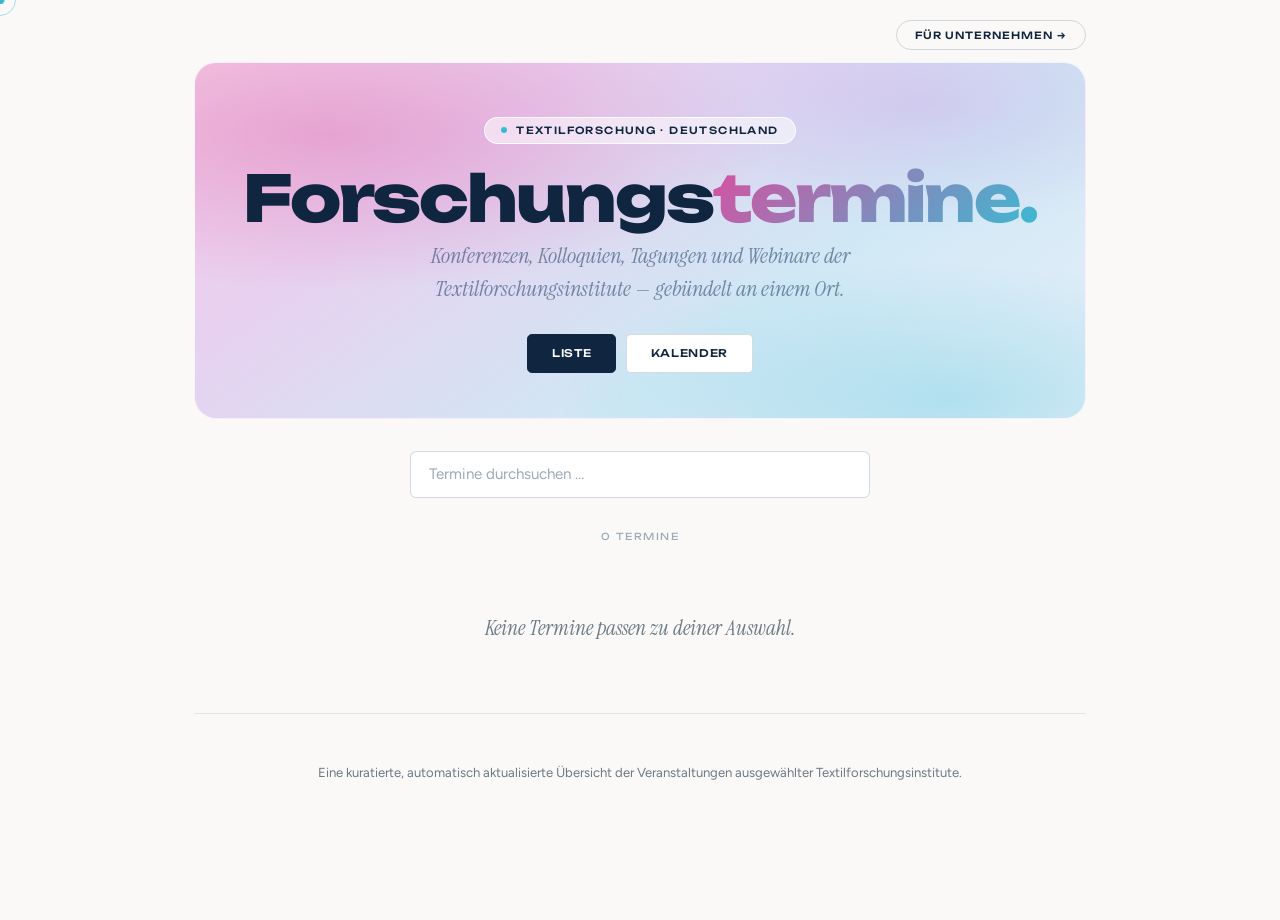
==== commit f6ef97ac: "feat: Unterseite "Für Unternehmen" mit Anfrage-Formular Öffentliches Formular (Firma, Ansprechpartne" ====
--- a/site/index.html
+++ b/site/index.html
@@ -14,6 +14,7 @@
 <div class="cursor" id="cursor" aria-hidden="true"></div>
 <div class="cursor-ring" id="cursorRing" aria-hidden="true"></div>
 <div class="wrap">
+  <nav class="topnav"><a href="unternehmen.html">Für Unternehmen →</a></nav>
   <header class="site">
     <div class="eyebrow">Textilforschung · Deutschland</div>
     <h1>Forschungs<span class="accent">termine.</span></h1>
--- a/site/assets/style.css
+++ b/site/assets/style.css
@@ -156,9 +156,38 @@
   text-transform:uppercase;transition:transform .15s,box-shadow .15s,background .2s}
 .cta:hover{background:var(--navy);transform:translateY(-2px);box-shadow:0 10px 30px rgba(15,37,64,.25)}
 
+/* Formular „Für Unternehmen" */
+.cform{max-width:720px;margin:2.4rem auto 0;display:flex;flex-direction:column;gap:1.3rem}
+.fgrid{display:grid;grid-template-columns:1fr 1fr;gap:1.3rem}
+.field{display:flex;flex-direction:column;gap:.45rem}
+.field>span{font-family:var(--display);font-size:.6rem;font-weight:500;letter-spacing:.1em;
+  text-transform:uppercase;color:var(--cyan-dk)}
+.field>span em{color:var(--magenta);font-style:normal}
+.field input,.field textarea{width:100%;background:var(--white);border:1.5px solid var(--border-2);
+  border-radius:.4rem;padding:.8rem 1rem;color:var(--navy);font-family:var(--body);font-size:.95rem;
+  outline:none;transition:border-color .2s;cursor:none}
+.field textarea{resize:vertical;min-height:120px;line-height:1.5}
+.field input:focus,.field textarea:focus{border-color:var(--cyan)}
+.field input::placeholder,.field textarea::placeholder{color:var(--muted-lt)}
+.hp{position:absolute;left:-9999px;width:1px;height:1px;opacity:0}
+.fbar{display:flex;align-items:center;gap:1.2rem;flex-wrap:wrap;margin-top:.4rem}
+.cform .cta{border:0;cursor:none;font-size:.72rem}
+.cform .cta:disabled{opacity:.6}
+.fnote{font-family:var(--body);font-size:.9rem}
+.fnote.ok{color:var(--green);font-weight:600}
+.fnote.err{color:var(--magenta);font-weight:600}
+
+/* Kopfzeilen-Link */
+.topnav{display:flex;justify-content:flex-end;margin:20px 0 -8px}
+.topnav a{font-family:var(--display);font-size:.62rem;font-weight:500;letter-spacing:.1em;
+  text-transform:uppercase;color:var(--navy-mid);text-decoration:none;border:1.5px solid var(--border-2);
+  border-radius:2rem;padding:.5rem 1.1rem;transition:all .2s}
+.topnav a:hover{border-color:var(--cyan);color:var(--cyan-dk);transform:translateY(-2px)}
+
 @media(max-width:600px){
   body{cursor:auto} .cursor,.cursor-ring{display:none}
   .event{grid-template-columns:58px 1fr;gap:1rem;padding:1.1rem 1.1rem}
   .arrow{display:none}
   .cal-cell{min-height:58px}
+  .fgrid{grid-template-columns:1fr}
 }
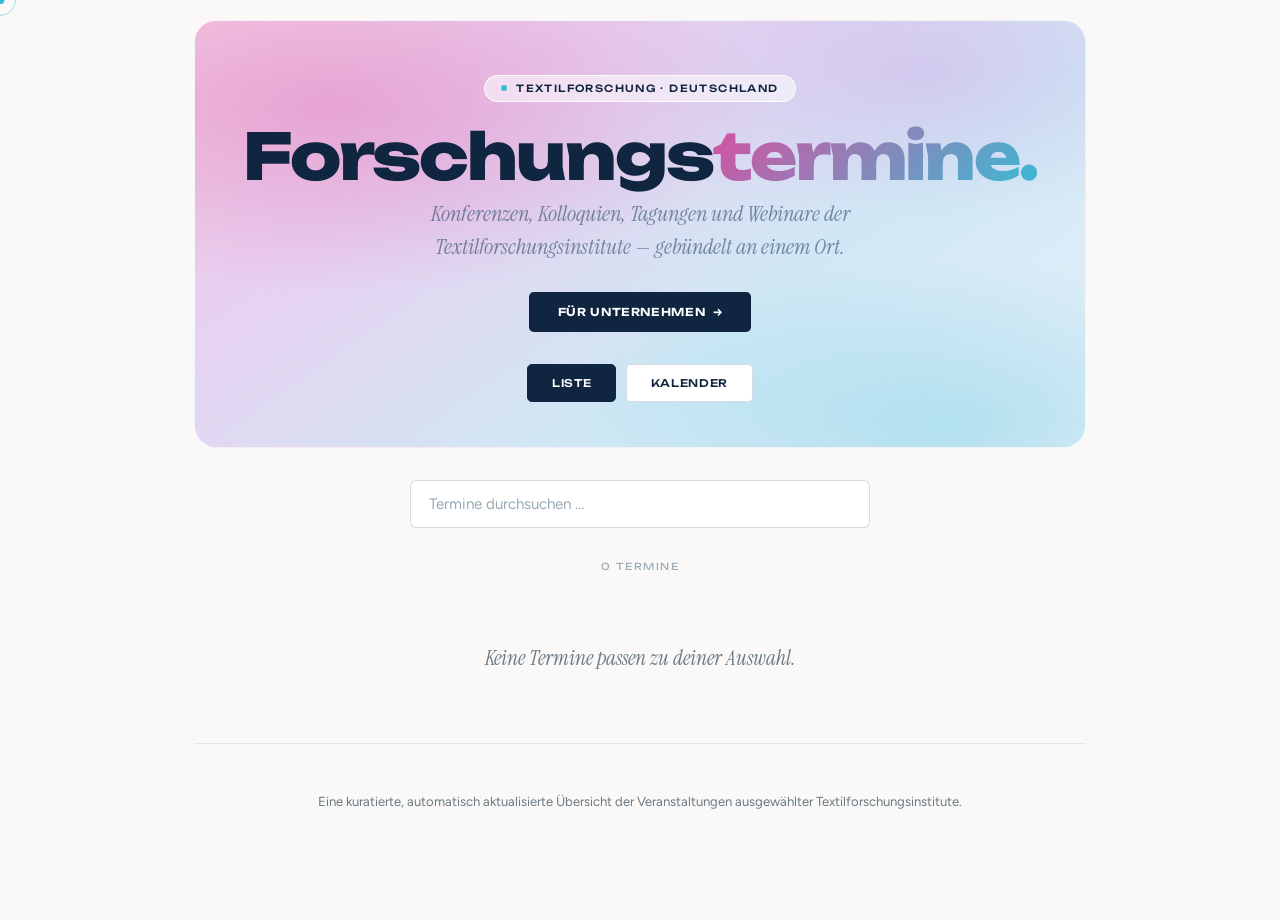
==== commit d91b674c: "feat: prominenter Button "Für Unternehmen" im Hero der Startseite Ersetzt die dezente Ecke-Verlinkun" ====
--- a/site/index.html
+++ b/site/index.html
@@ -14,11 +14,11 @@
 <div class="cursor" id="cursor" aria-hidden="true"></div>
 <div class="cursor-ring" id="cursorRing" aria-hidden="true"></div>
 <div class="wrap">
-  <nav class="topnav"><a href="unternehmen.html">Für Unternehmen →</a></nav>
   <header class="site">
     <div class="eyebrow">Textilforschung · Deutschland</div>
     <h1>Forschungs<span class="accent">termine.</span></h1>
     <p class="lede">Konferenzen, Kolloquien, Tagungen und Webinare der Textilforschungsinstitute — gebündelt an einem Ort.</p>
+    <a class="cta hero-cta" href="unternehmen.html">Für Unternehmen &nbsp;→</a>
     <div class="toolbar">
       <button class="toggle active" id="btn-list" type="button">Liste</button>
       <button class="toggle" id="btn-cal" type="button">Kalender</button>
--- a/site/assets/style.css
+++ b/site/assets/style.css
@@ -177,12 +177,13 @@
 .fnote.ok{color:var(--green);font-weight:600}
 .fnote.err{color:var(--magenta);font-weight:600}
 
-/* Kopfzeilen-Link */
-.topnav{display:flex;justify-content:flex-end;margin:20px 0 -8px}
-.topnav a{font-family:var(--display);font-size:.62rem;font-weight:500;letter-spacing:.1em;
-  text-transform:uppercase;color:var(--navy-mid);text-decoration:none;border:1.5px solid var(--border-2);
-  border-radius:2rem;padding:.5rem 1.1rem;transition:all .2s}
-.topnav a:hover{border-color:var(--cyan);color:var(--cyan-dk);transform:translateY(-2px)}
+/* Hero-Button „Für Unternehmen" */
+.hero-cta{display:inline-flex;align-items:center;margin:1.8rem 0 .2rem;
+  background:var(--navy-mid);color:var(--white);padding:.8rem 1.8rem;border-radius:.3rem;
+  text-decoration:none;font-family:var(--display);font-size:.68rem;font-weight:600;
+  letter-spacing:.06em;text-transform:uppercase;cursor:none;
+  transition:transform .15s,box-shadow .15s,background .2s}
+.hero-cta:hover{background:var(--navy);transform:translateY(-2px);box-shadow:0 10px 30px rgba(15,37,64,.25)}
 
 @media(max-width:600px){
   body{cursor:auto} .cursor,.cursor-ring{display:none}
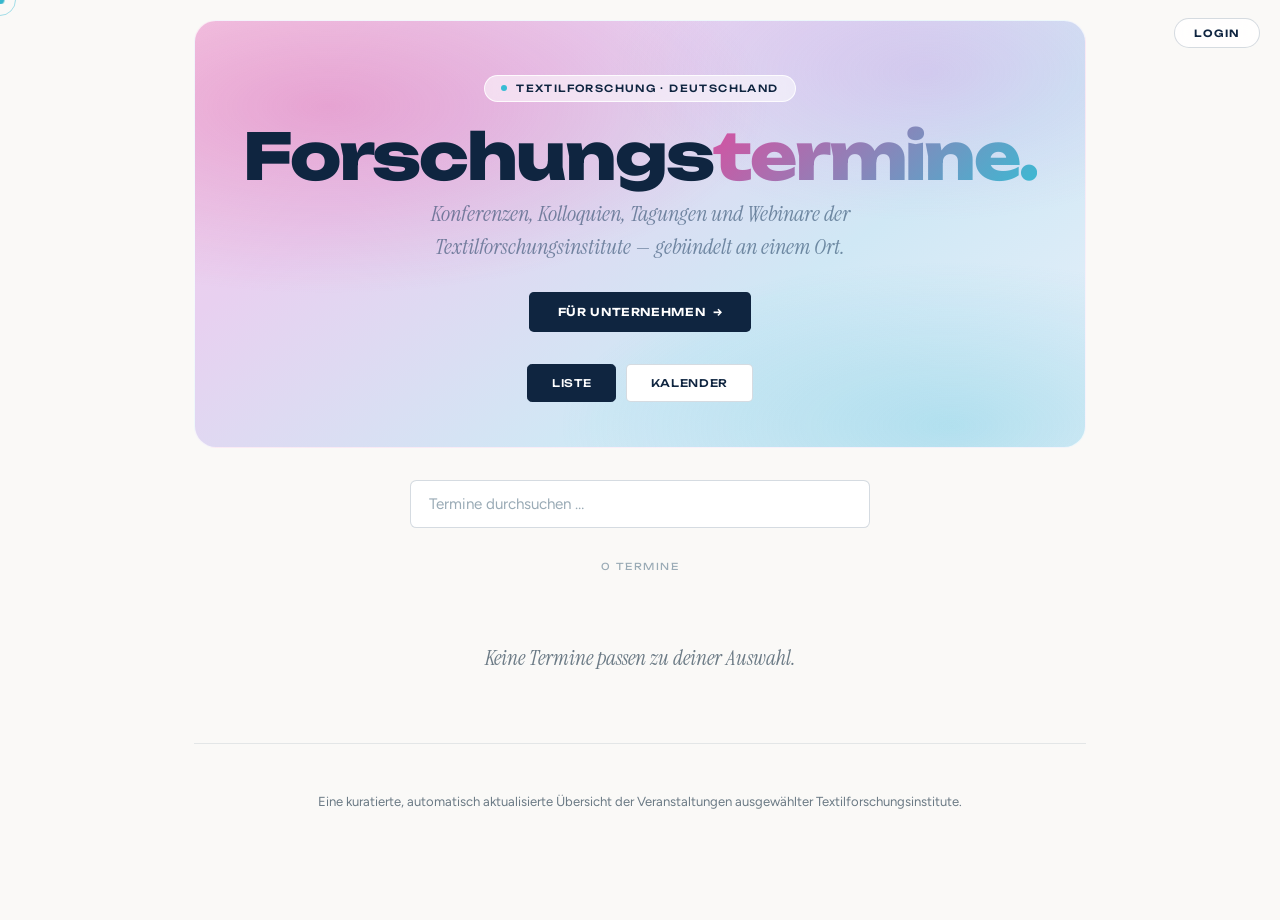
==== commit bd01368e: "feat: Login-Button oben rechts auf der Startseite (führt zum Admin) Fester Button oben rechts, verli" ====
--- a/site/index.html
+++ b/site/index.html
@@ -13,6 +13,7 @@
 <body>
 <div class="cursor" id="cursor" aria-hidden="true"></div>
 <div class="cursor-ring" id="cursorRing" aria-hidden="true"></div>
+<a class="login-btn" href="admin">Login</a>
 <div class="wrap">
   <header class="site">
     <div class="eyebrow">Textilforschung · Deutschland</div>
--- a/site/assets/style.css
+++ b/site/assets/style.css
@@ -177,6 +177,49 @@
 .fnote.ok{color:var(--green);font-weight:600}
 .fnote.err{color:var(--magenta);font-weight:600}
 
+/* Intro-Text über dem Formular */
+.form-intro{max-width:720px;margin:1.8rem auto 0;font-family:var(--body);font-size:.95rem;
+  line-height:1.6;color:var(--muted)}
+
+/* Abschnitts-Überschrift im Formular */
+.fsection{max-width:720px;margin:2.6rem auto .6rem;font-family:var(--display);font-size:.72rem;
+  font-weight:600;letter-spacing:.14em;text-transform:uppercase;color:var(--navy-mid);
+  display:flex;align-items:center;gap:.7rem}
+.fsection::before{content:"";width:1.6rem;height:2px;background:var(--cyan)}
+.fdesc{max-width:720px;margin:-.1rem auto .4rem;font-family:var(--serif);font-style:italic;
+  font-size:1rem;color:var(--muted)}
+
+/* Select wie ein Textfeld */
+.field select{width:100%;background:var(--white);border:1.5px solid var(--border-2);
+  border-radius:.4rem;padding:.8rem 1rem;color:var(--navy);font-family:var(--body);font-size:.95rem;
+  outline:none;transition:border-color .2s;cursor:none}
+.field select:focus{border-color:var(--cyan)}
+
+/* Radio-/Checkbox-Gruppen */
+fieldset.choice,fieldset.checks{border:0;margin:0;padding:0;display:flex;flex-direction:column;gap:.55rem}
+fieldset.choice legend,fieldset.checks legend{padding:0;margin-bottom:.2rem}
+fieldset.choice legend span{font-family:var(--display);font-size:.6rem;font-weight:500;
+  letter-spacing:.1em;text-transform:uppercase;color:var(--cyan-dk)}
+fieldset.choice legend span em{color:var(--magenta);font-style:normal}
+fieldset.checks{margin-bottom:1.2rem}
+fieldset.checks legend{font-family:var(--display);font-size:.82rem;font-weight:600;color:var(--navy);
+  margin-bottom:.5rem}
+.opt{display:flex;align-items:flex-start;gap:.7rem;background:var(--white);
+  border:1.5px solid var(--border);border-radius:.5rem;padding:.7rem .9rem;cursor:none;
+  font-size:.9rem;line-height:1.4;color:var(--navy);transition:border-color .2s,background .2s}
+.opt:hover{border-color:var(--cyan)}
+.opt input{margin-top:.15rem;accent-color:var(--cyan-dk);width:1rem;height:1rem;flex:0 0 auto;cursor:none}
+.opt span b{font-weight:600}
+.opt:has(input:checked){border-color:var(--cyan);background:rgba(56,188,212,.06)}
+
+/* Login-Button oben rechts (führt in den Admin-Bereich) */
+.login-btn{position:fixed;top:18px;right:20px;z-index:100;font-family:var(--display);
+  font-size:.62rem;font-weight:600;letter-spacing:.1em;text-transform:uppercase;
+  color:var(--navy-mid);background:rgba(255,255,255,.85);backdrop-filter:blur(8px);
+  border:1.5px solid var(--border-2);border-radius:2rem;padding:.5rem 1.2rem;
+  text-decoration:none;cursor:none;transition:all .2s}
+.login-btn:hover{border-color:var(--cyan);color:var(--cyan-dk);transform:translateY(-1px)}
+
 /* Hero-Button „Für Unternehmen" */
 .hero-cta{display:inline-flex;align-items:center;margin:1.8rem 0 .2rem;
   background:var(--navy-mid);color:var(--white);padding:.8rem 1.8rem;border-radius:.3rem;
